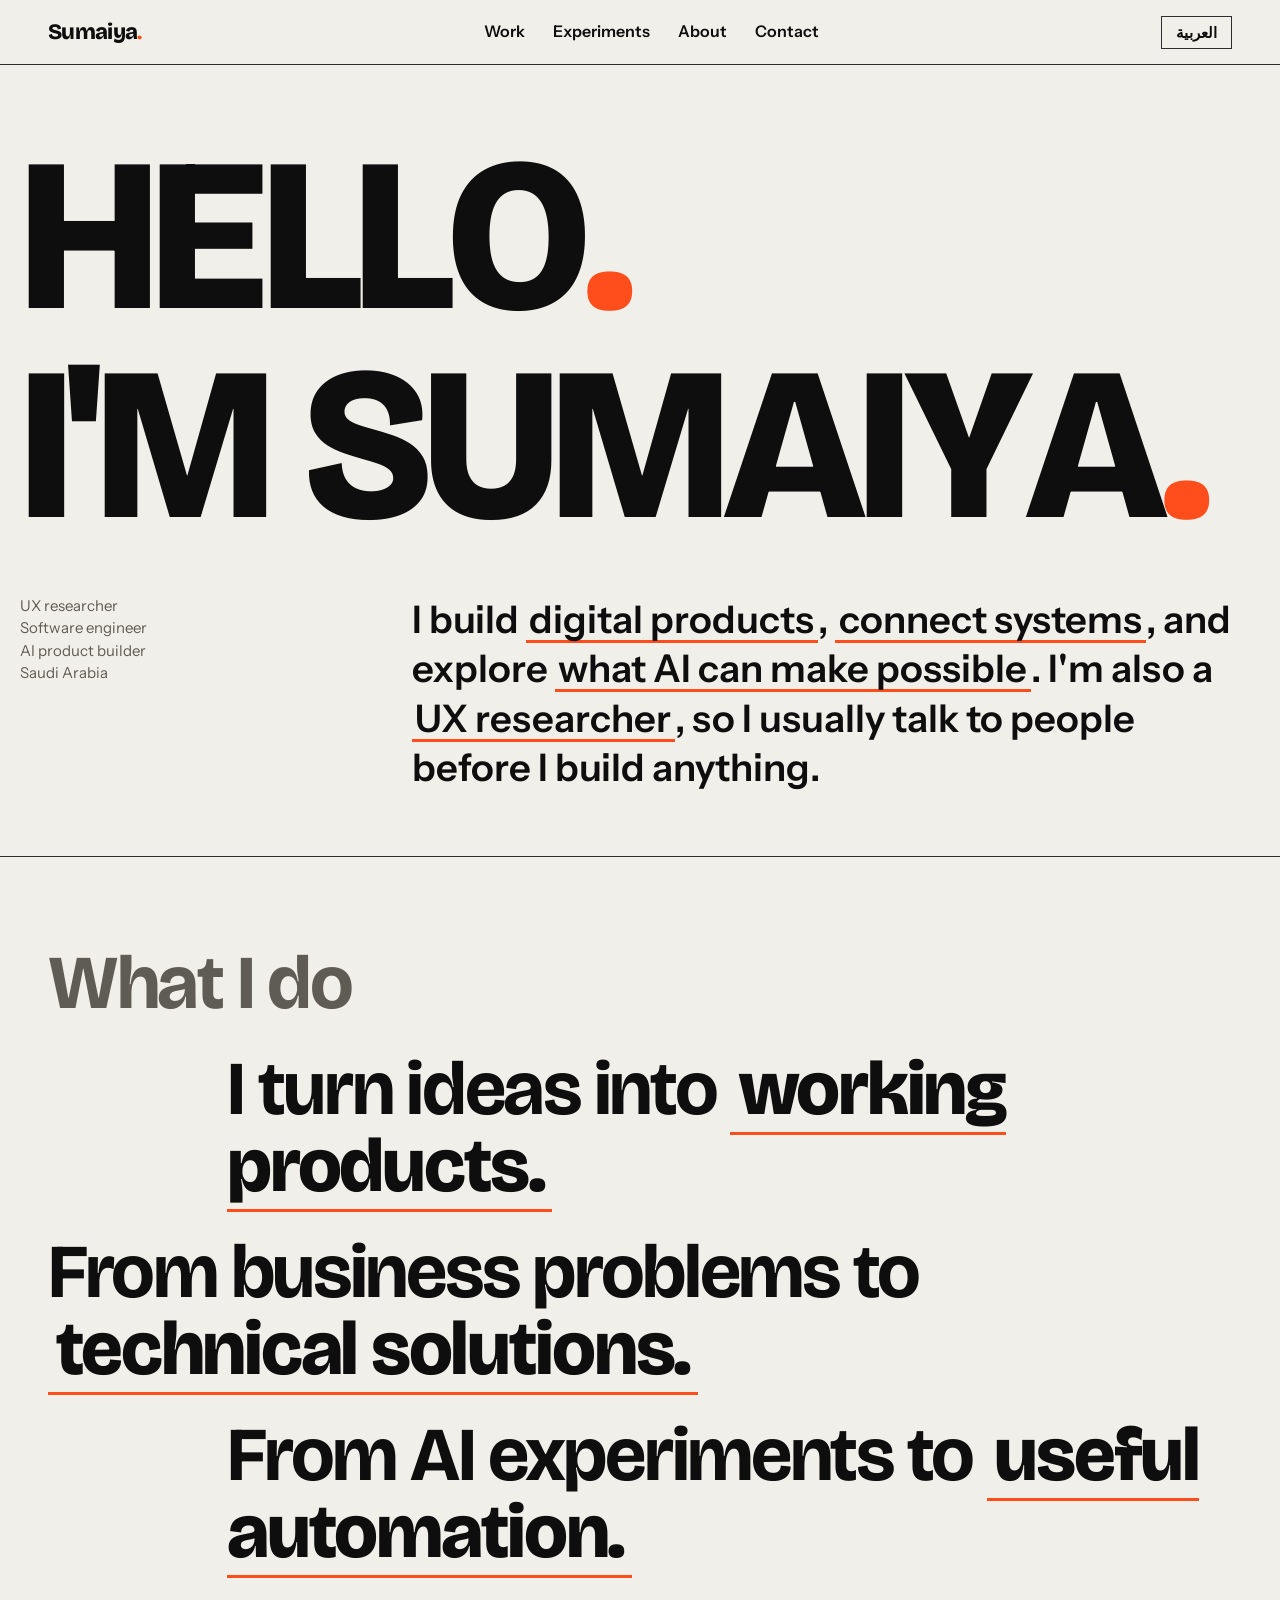
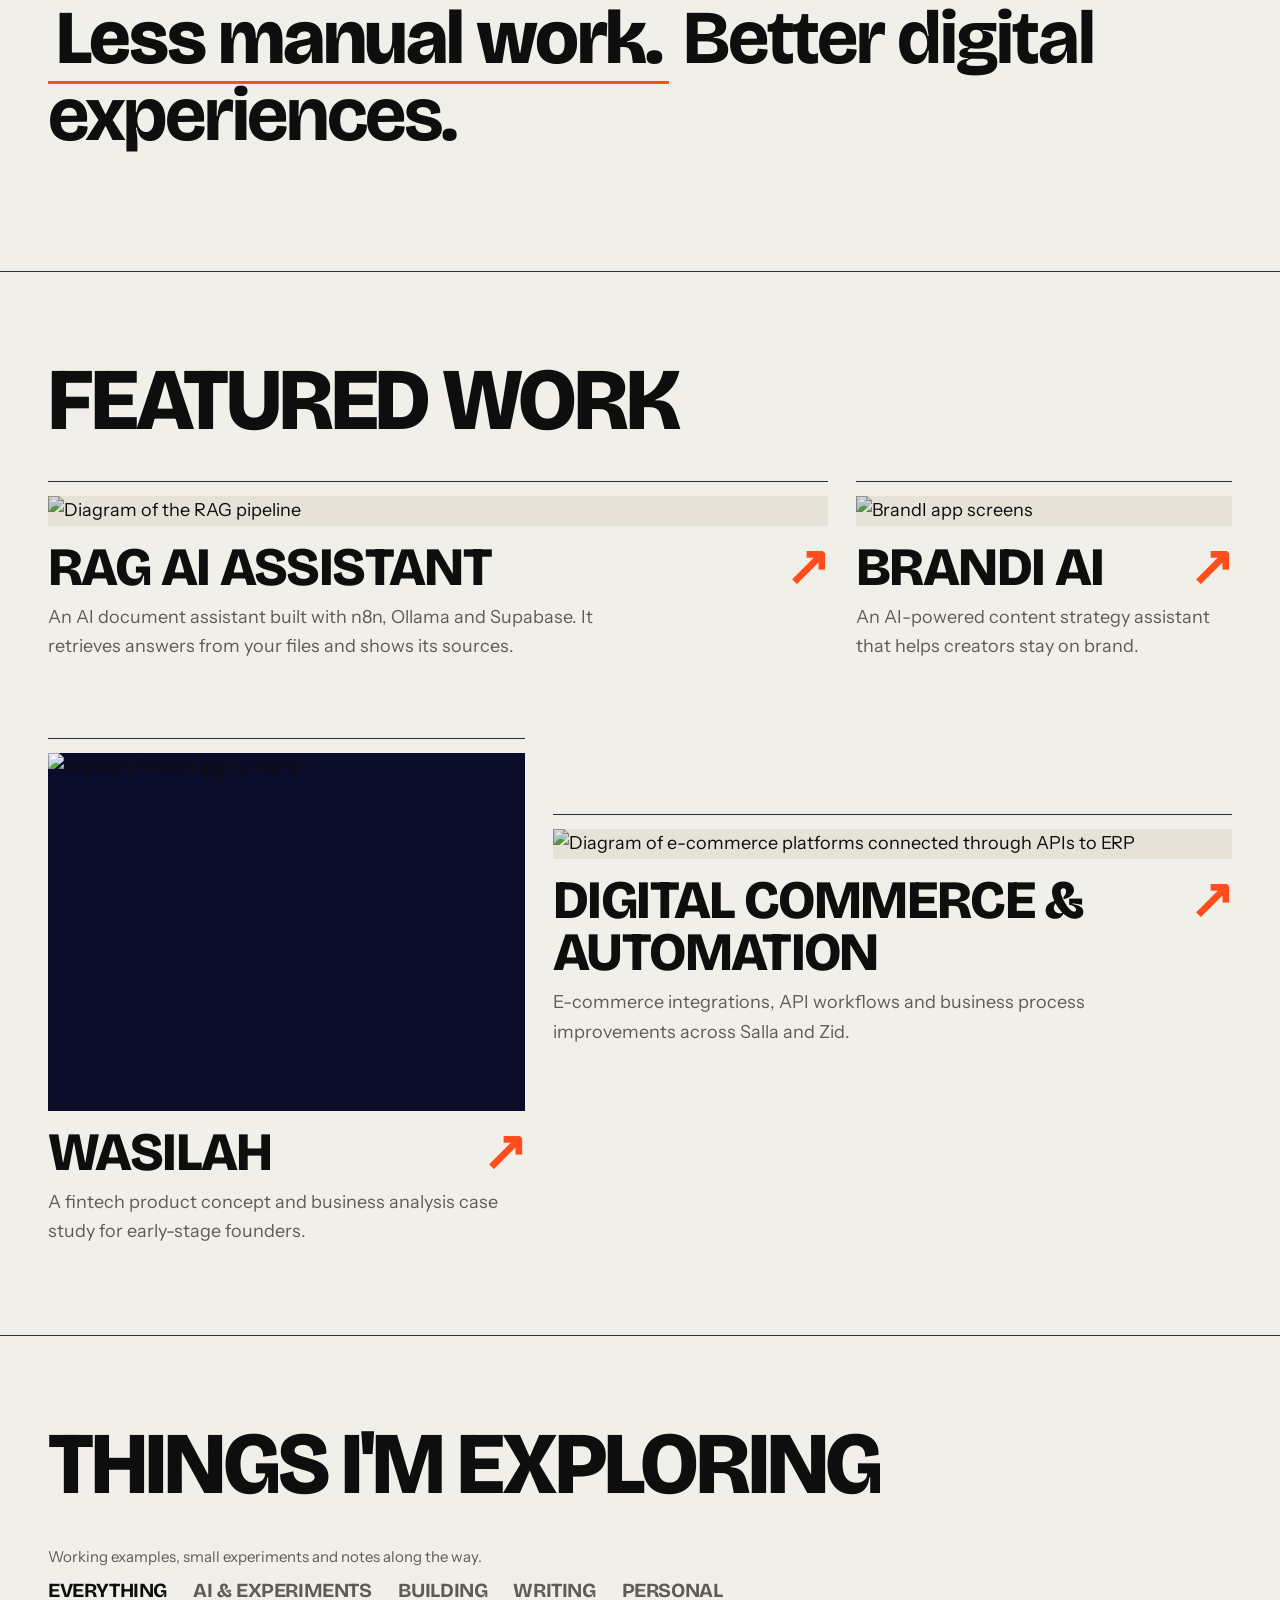
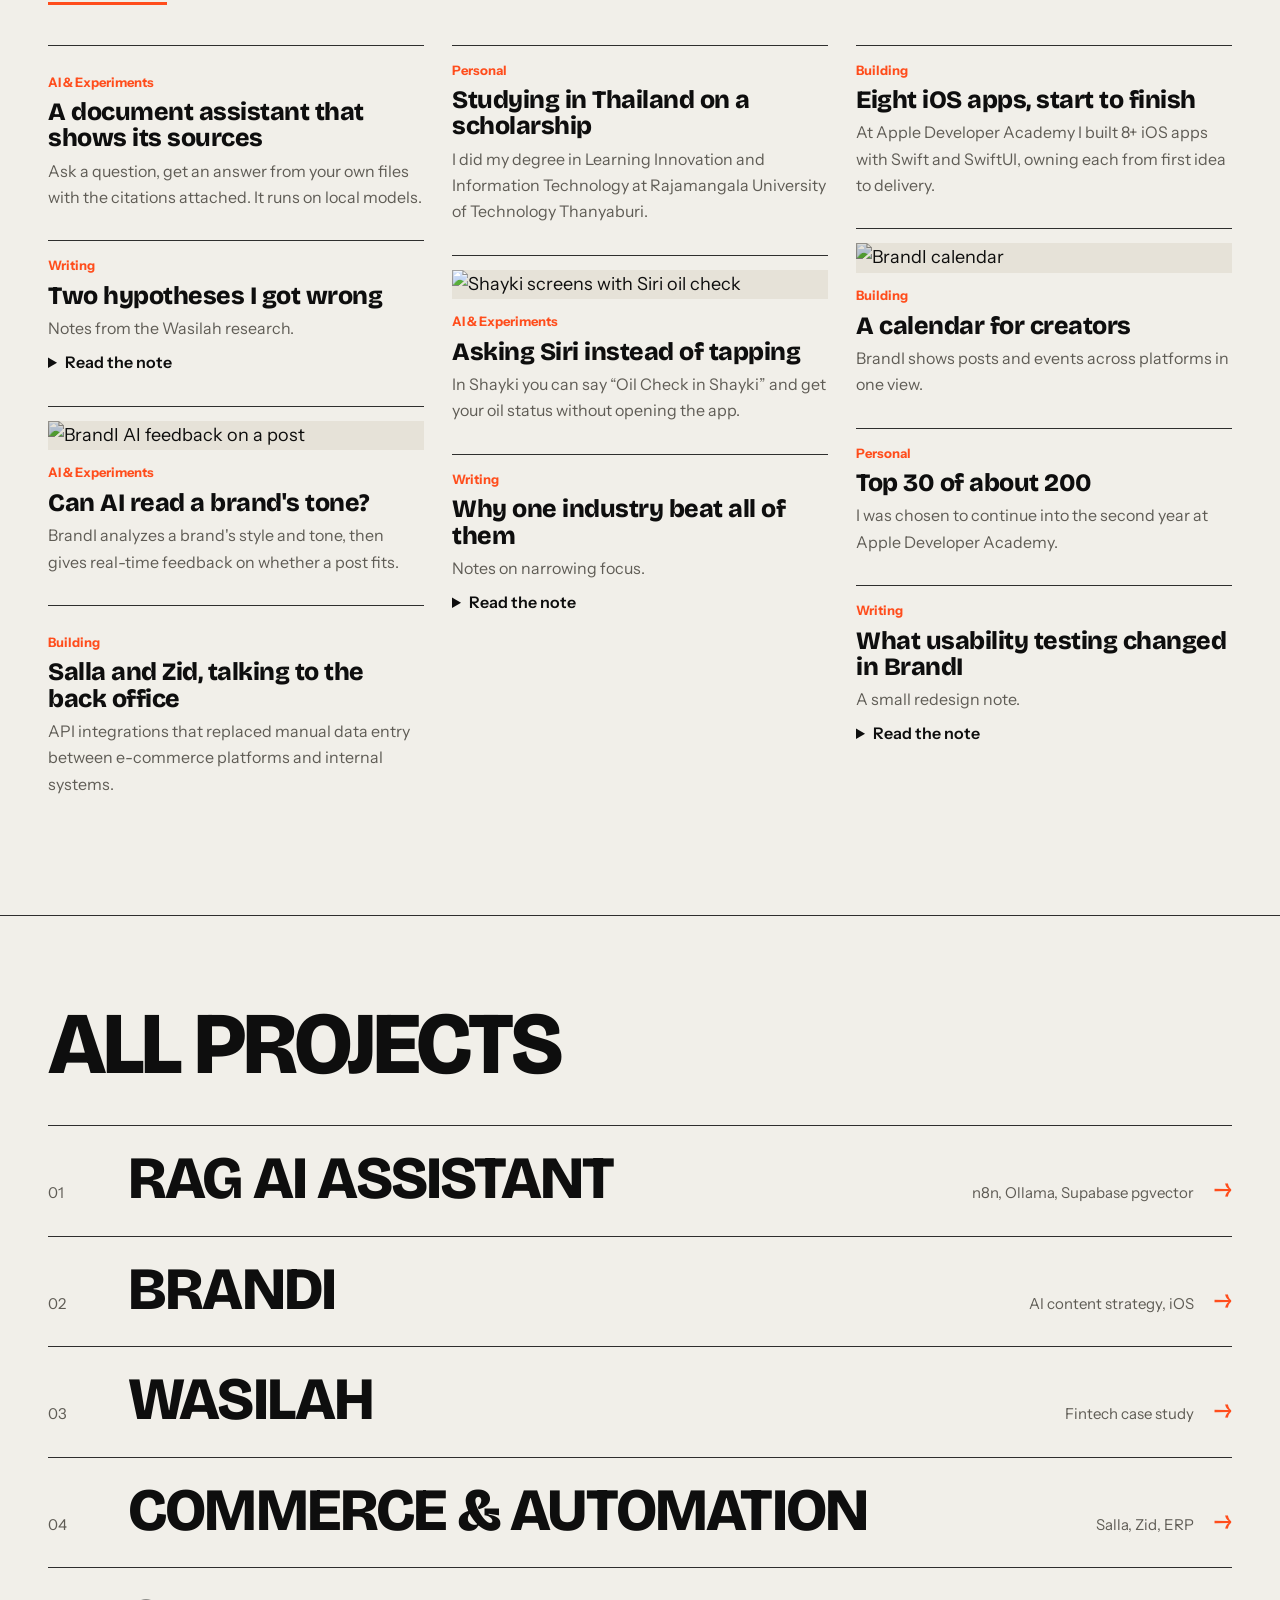
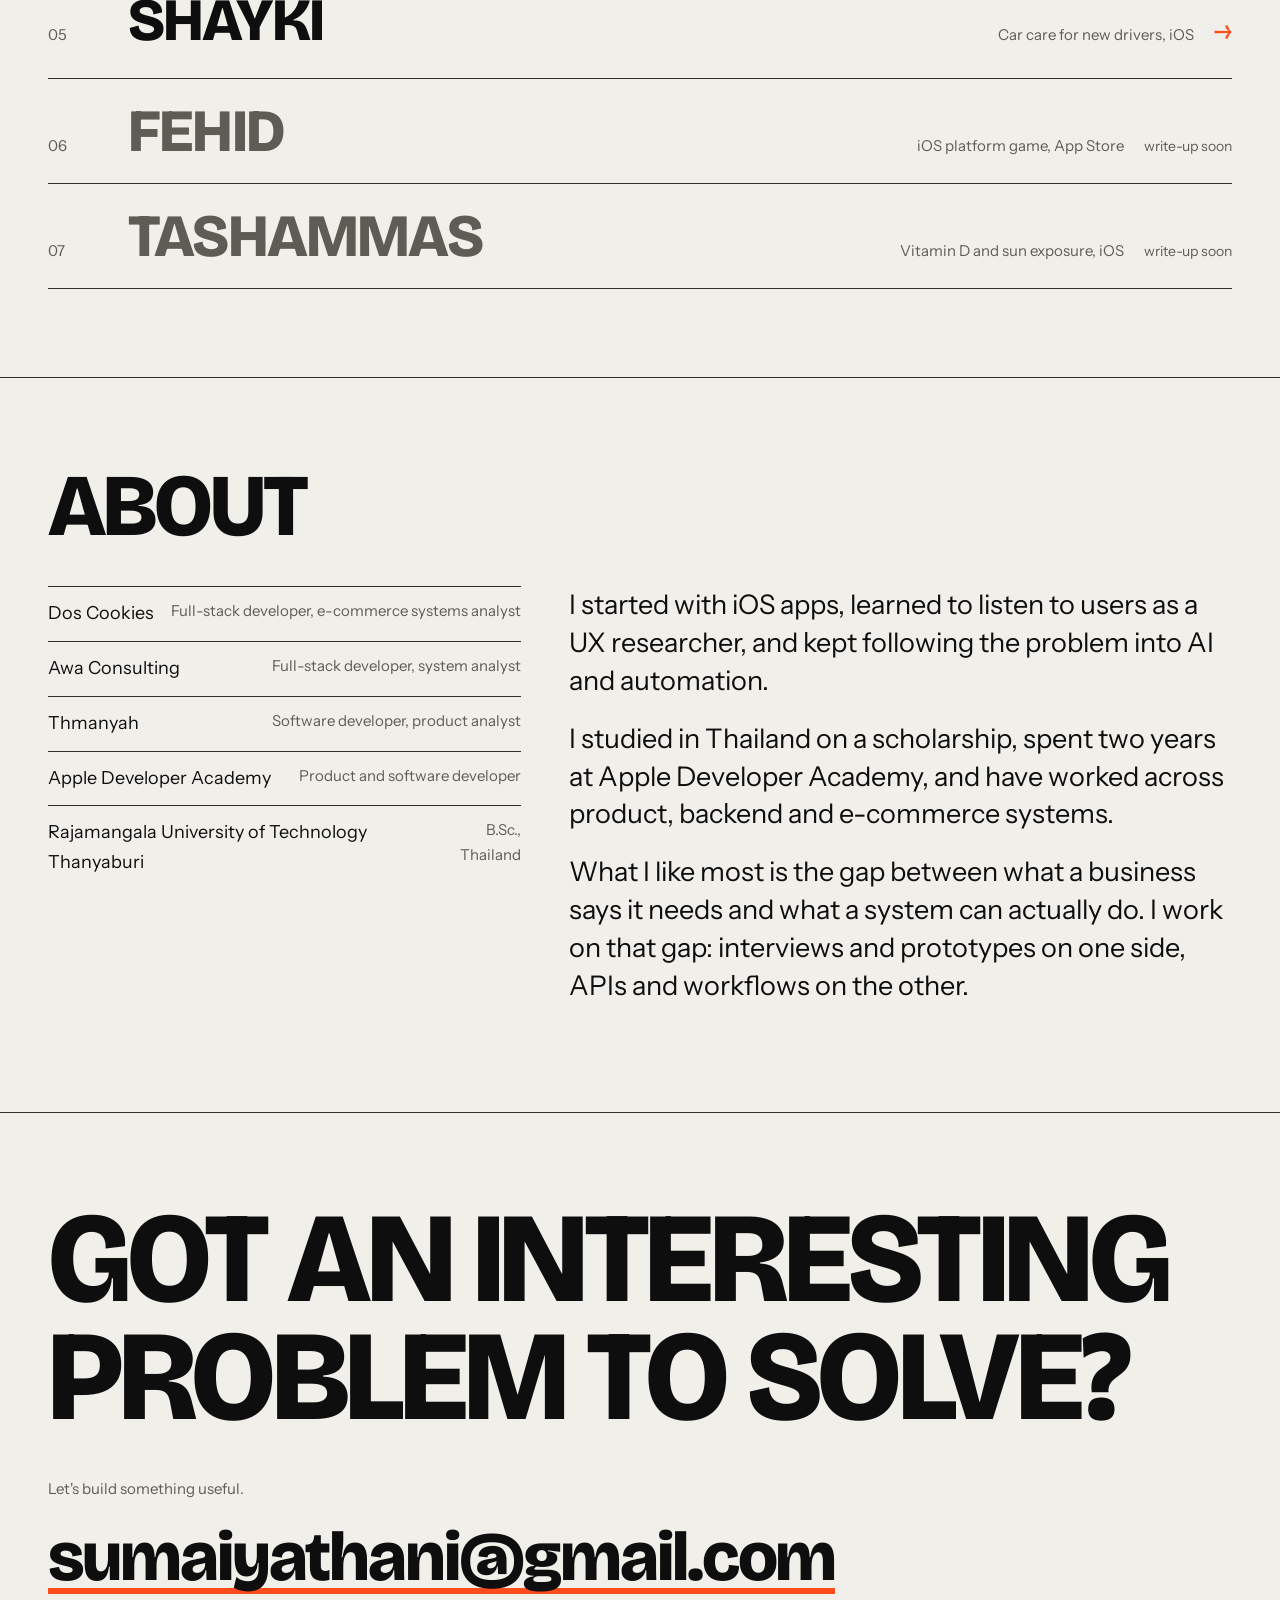
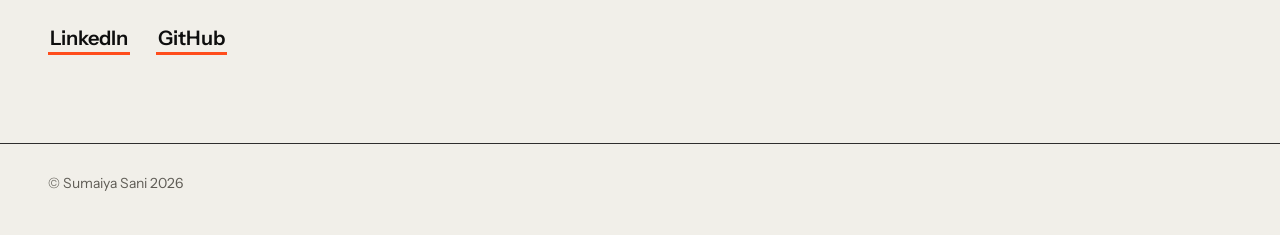
==== index.html @ 0cf7f4a2 "Add files via upload" ====
<!DOCTYPE html>
<html lang="en">
<head>
<meta charset="utf-8">
<meta name="viewport" content="width=device-width, initial-scale=1">
<script>try{if(localStorage.getItem('lang')==='ar'){document.documentElement.lang='ar';document.documentElement.dir='rtl'}}catch(e){}</script>
<title data-ar="سمية ثاني | باحثة تجربة مستخدم، مهندسة برمجيات، وبانية منتجات ذكاء اصطناعي">Sumaiya Sani | UX researcher, software engineer, AI product builder</title>
<meta name="description" content="I build digital products, connect systems, and explore what AI can make possible. UX researcher and software engineer based in Saudi Arabia.">
<meta property="og:type" content="website">
<meta property="og:title" content="Sumaiya Sani | UX researcher, software engineer, AI product builder">
<meta property="og:description" content="I build digital products, connect systems, and explore what AI can make possible.">
<meta property="og:image" content="images/brandi-1.jpg">
<meta name="twitter:card" content="summary_large_image">
<meta name="theme-color" content="#F1EFE9">
<link rel="preconnect" href="https://fonts.googleapis.com">
<link rel="preconnect" href="https://fonts.gstatic.com" crossorigin>
<link href="https://fonts.googleapis.com/css2?family=Bricolage+Grotesque:wght@700;800&family=IBM+Plex+Sans+Arabic:wght@400;600;700&family=Instrument+Sans:wght@400;600;700&display=swap" rel="stylesheet">
<link rel="stylesheet" href="site.css">
<script type="application/ld+json">{"@context":"https://schema.org","@type":"Person","name":"Sumaiya Sani","jobTitle":"UX researcher and software engineer","sameAs":["https://github.com/sumaiya-thani","https://www.linkedin.com/in/sumaiya-sani-4b4b60202/"]}</script>
</head>
<body>
<a class="skip" href="#main" data-ar="انتقل إلى المحتوى">Skip to content</a>
<div id="cur" aria-hidden="true"></div>
<img id="pv" alt="" src="[data-uri]">
<header class="hdr"><div class="wrap">
<a class="logo" href="#top" aria-label="Sumaiya Sani, home">Sumaiya<b>.</b></a>
<nav class="nav" id="nav" aria-label="Main">
<a href="#work" data-ar="أعمالي">Work</a><a href="#experiments" data-ar="تجارب">Experiments</a><a href="#about" data-ar="نبذة">About</a><a href="#contact" data-ar="تواصل">Contact</a>
</nav>
<div class="hr"><button class="lg" type="button" aria-label="Switch language">العربية</button><button class="mb" type="button" aria-expanded="false" aria-controls="nav">Menu</button></div>
</div></header>

<main id="main">
<div class="wrap hero" id="top">
<h1 class="d"><span data-split data-ar="أهلًا.">Hello.</span><span data-split data-ar="أنا سمية.">I'm Sumaiya.</span></h1>
<div class="hg">
<small class="rv" data-ar="باحثة تجربة مستخدم&lt;br&gt;مهندسة برمجيات&lt;br&gt;بانية منتجات ذكاء اصطناعي&lt;br&gt;المملكة العربية السعودية">UX researcher<br>Software engineer<br>AI product builder<br>Saudi Arabia</small>
<p class="rv" style="--dl:.1s" data-ar="أبني &lt;a class=&quot;ph&quot; href=&quot;#work&quot; data-img=&quot;images/brandi-1.jpg&quot;&gt;منتجات رقمية&lt;/a&gt;، وأربط &lt;a class=&quot;ph&quot; href=&quot;project-commerce.html&quot; data-img=&quot;images/commerce-diagram.svg&quot;&gt;الأنظمة&lt;/a&gt; ببعضها، وأستكشف &lt;a class=&quot;ph&quot; href=&quot;project-rag.html&quot; data-img=&quot;images/rag-diagram.svg&quot;&gt;ما يمكن للذكاء الاصطناعي أن يصنعه&lt;/a&gt;. وأعمل أيضًا &lt;a class=&quot;ph&quot; href=&quot;project-wasilaah.html&quot; data-img=&quot;images/wasilaah-1.jpg&quot;&gt;باحثة تجربة مستخدم&lt;/a&gt;، لذلك أتحدث مع الناس غالبًا قبل أن أبني أي شيء.">I build <a class="ph" href="#work" data-img="images/brandi-1.jpg">digital products</a>, <a class="ph" href="project-commerce.html" data-img="images/commerce-diagram.svg">connect systems</a>, and explore <a class="ph" href="project-rag.html" data-img="images/rag-diagram.svg">what AI can make possible</a>. I'm also a <a class="ph" href="project-wasilaah.html" data-img="images/wasilaah-1.jpg">UX researcher</a>, so I usually talk to people before I build anything.</p>
</div>
</div>

<section id="what"><div class="wrap what">
<p class="lab rv" data-ar="ماذا أفعل">What I do</p>
<p class="rv" data-ar="أحوّل الأفكار إلى &lt;a class=&quot;ph&quot; href=&quot;#work&quot;&gt;منتجات تعمل.&lt;/a&gt;">I turn ideas into <a class="ph" href="#work">working products.</a></p>
<p class="rv" data-ar="من مشكلات الأعمال إلى &lt;a class=&quot;ph&quot; href=&quot;project-commerce.html&quot;&gt;حلول تقنية.&lt;/a&gt;">From business problems to <a class="ph" href="project-commerce.html">technical solutions.</a></p>
<p class="rv" data-ar="من تجارب الذكاء الاصطناعي إلى &lt;a class=&quot;ph&quot; href=&quot;project-rag.html&quot;&gt;أتمتة مفيدة.&lt;/a&gt;">From AI experiments to <a class="ph" href="project-rag.html">useful automation.</a></p>
<p class="rv" data-ar="&lt;a class=&quot;ph&quot; href=&quot;project-commerce.html&quot;&gt;عمل يدوي أقل.&lt;/a&gt; وتجارب رقمية أفضل."><a class="ph" href="project-commerce.html">Less manual work.</a> Better digital experiences.</p>
</div></section>

<section id="work"><div class="wrap">
<h2 class="d rv" data-ar="أعمال مختارة">Featured work</h2>
<div class="fg">
<a class="fc f1 rv" href="project-rag.html"><div class="im"><img class="mx" src="images/rag-diagram.svg" alt="Diagram of the RAG pipeline"></div><h3>RAG AI Assistant <i>↗</i></h3><p data-ar="مساعد ذكاء اصطناعي للمستندات مبني بـ n8n وOllama وSupabase. يستخرج الإجابات من ملفاتك ويعرض مصادرها.">An AI document assistant built with n8n, Ollama and Supabase. It retrieves answers from your files and shows its sources.</p></a>
<a class="fc f2 rv" style="--dl:.1s" href="project-brandi.html"><div class="im"><img class="mx" src="images/brandi-1.jpg" alt="BrandI app screens"></div><h3>Brandi AI <i>↗</i></h3><p data-ar="مساعد ذكاء اصطناعي لاستراتيجية المحتوى يساعد صناع المحتوى على البقاء وفيّين لعلامتهم.">An AI-powered content strategy assistant that helps creators stay on brand.</p></a>
<a class="fc f3 rv" href="project-wasilaah.html"><div class="im dk sq"><img src="images/wasilaah-1.jpg" alt="Wasilah fintech app screens"></div><h3>Wasilah <i>↗</i></h3><p data-ar="مفهوم منتج مالي (فنتك) ودراسة حالة في تحليل الأعمال لمؤسسي الشركات الناشئة في مراحلها الأولى.">A fintech product concept and business analysis case study for early-stage founders.</p></a>
<a class="fc f4 rv" style="--dl:.1s" href="project-commerce.html"><div class="im"><img class="mx" src="images/commerce-diagram.svg" alt="Diagram of e-commerce platforms connected through APIs to ERP"></div><h3 data-ar="التجارة الرقمية والأتمتة &lt;i&gt;↖&lt;/i&gt;">Digital Commerce &amp; Automation <i>↗</i></h3><p data-ar="تكاملات التجارة الإلكترونية وسير عمل API وتحسين العمليات عبر سلة وزد.">E-commerce integrations, API workflows and business process improvements across Salla and Zid.</p></a>
</div>
</div></section>

<section id="experiments"><div class="wrap">
<h2 class="d rv" data-ar="أشياء أستكشفها">Things I'm exploring</h2>
<p class="lab rv" data-ar="أمثلة تعمل، وتجارب صغيرة، وملاحظات على الطريق.">Working examples, small experiments and notes along the way.</p>
<div class="fl rv" role="group" aria-label="Filter items">
<button type="button" data-f="all" aria-pressed="true" data-ar="الكل">Everything</button>
<button type="button" data-f="ai" aria-pressed="false" data-ar="ذكاء اصطناعي وتجارب">AI &amp; Experiments</button>
<button type="button" data-f="build" aria-pressed="false" data-ar="بناء">Building</button>
<button type="button" data-f="write" aria-pressed="false" data-ar="كتابة">Writing</button>
<button type="button" data-f="me" aria-pressed="false" data-ar="شخصي">Personal</button>
</div>
<div class="ex">
<article class="it" data-c="ai"><div class="im"><img src="images/rag-diagram.svg" alt="" loading="lazy"></div><div class="tg" data-ar="ذكاء اصطناعي وتجارب">AI &amp; Experiments</div><h3 data-ar="مساعد مستندات يعرض مصادره">A document assistant that shows its sources</h3><p data-ar="اطرح سؤالًا واحصل على إجابة من ملفاتك مع الاستشهادات. يعمل بنماذج محلية.">Ask a question, get an answer from your own files with the citations attached. It runs on local models.</p></article>
<article class="it" data-c="write"><div class="tg" data-ar="كتابة">Writing</div><h3 data-ar="فرضيتان كنت مخطئة فيهما">Two hypotheses I got wrong</h3><p data-ar="ملاحظات من بحث Wasilah.">Notes from the Wasilah research.</p><details><summary data-ar="اقرأ الملاحظة">Read the note</summary><p data-ar="بدأت بسؤال: كيف يهدر أصحاب الأعمال منتجات أقل؟ توقعت أن تتبع مدة الصلاحية يدويًا أمر صعب، وأن المنتجات تتلف حين تُنظَّم بشكل سيئ. المقابلات نفت الاثنين. كان لدى أصحاب الأعمال تنبيهات بالفعل، وتصل المنتجات مصنّفة من المصنع. ما سمعته فعلًا هو تكدّس مخزون سببه ضعف التوقع المالي. هذا حوّل المشروع كله نحو المالية.">I began by asking how business owners could waste fewer products. My guesses: tracking shelf life by hand is hard, and products spoil when poorly organized. The interviews said no to both. Owners already had alerts, and products arrive categorized from the factory. What I did hear was overstocking caused by weak financial forecasting. That moved the whole project toward finance.</p></details></article>
<article class="it" data-c="ai"><div class="im"><img src="images/brandi-ai.jpg" alt="BrandI AI feedback on a post" loading="lazy"></div><div class="tg" data-ar="ذكاء اصطناعي وتجارب">AI &amp; Experiments</div><h3 data-ar="هل يستطيع الذكاء الاصطناعي قراءة نبرة العلامة؟">Can AI read a brand's tone?</h3><p data-ar="يحلل BrandI أسلوب العلامة ونبرتها، ثم يعطي تغذية راجعة فورية عن مدى ملاءمة المنشور.">BrandI analyzes a brand's style and tone, then gives real-time feedback on whether a post fits.</p></article>
<article class="it" data-c="build"><div class="im"><img src="images/commerce-diagram.svg" alt="" loading="lazy"></div><div class="tg" data-ar="بناء">Building</div><h3 data-ar="سلة وزد تتحدثان مع الأنظمة الخلفية">Salla and Zid, talking to the back office</h3><p data-ar="تكاملات API حلّت محل إدخال البيانات اليدوي بين منصات التجارة الإلكترونية والأنظمة الداخلية.">API integrations that replaced manual data entry between e-commerce platforms and internal systems.</p></article>
<article class="it" data-c="me"><div class="tg" data-ar="شخصي">Personal</div><h3 data-ar="دراسة في تايلاند بمنحة">Studying in Thailand on a scholarship</h3><p data-ar="درست Learning Innovation and Information Technology في Rajamangala University of Technology Thanyaburi.">I did my degree in Learning Innovation and Information Technology at Rajamangala University of Technology Thanyaburi.</p></article>
<article class="it" data-c="ai"><div class="im dk"><img src="images/shayki-1.jpg" alt="Shayki screens with Siri oil check" loading="lazy"></div><div class="tg" data-ar="ذكاء اصطناعي وتجارب">AI &amp; Experiments</div><h3 data-ar="أسأل Siri بدل الضغط">Asking Siri instead of tapping</h3><p data-ar="في Shayki يمكنك قول «Oil Check in Shayki» لتعرف حالة الزيت دون فتح التطبيق.">In Shayki you can say “Oil Check in Shayki” and get your oil status without opening the app.</p></article>
<article class="it" data-c="write"><div class="tg" data-ar="كتابة">Writing</div><h3 data-ar="لماذا تفوّق قطاع واحد على الجميع">Why one industry beat all of them</h3><p data-ar="ملاحظات عن تضييق التركيز.">Notes on narrowing focus.</p><details><summary data-ar="اقرأ الملاحظة">Read the note</summary><p data-ar="أدوات مثل Daftra وQoyod تخدم أنواعًا كثيرة من الأعمال، وهذا الاتساع يُرهق الفرق الصغيرة جدًا. أما سلة فتركز على المتاجر الإلكترونية ولقيت تقييمًا إيجابيًا في المقابلات. الدرس: التخصيص لقطاع واحد. لذلك ضيّق Wasilah تركيزه إلى الشركات التقنية الناشئة.">Tools like Daftra and Qoyod serve many kinds of businesses, and that breadth overwhelms very small teams. Salla focuses on online stores and earned positive feedback in interviews. The lesson: tailor to one industry. So Wasilah narrowed to tech startups.</p></details></article>
<article class="it" data-c="build"><div class="tg" data-ar="بناء">Building</div><h3 data-ar="ثمانية تطبيقات iOS من البداية إلى النهاية">Eight iOS apps, start to finish</h3><p data-ar="في Apple Developer Academy بنيت أكثر من 8 تطبيقات iOS باستخدام Swift وSwiftUI، وتولّيت كل واحد من الفكرة الأولى إلى التسليم.">At Apple Developer Academy I built 8+ iOS apps with Swift and SwiftUI, owning each from first idea to delivery.</p></article>
<article class="it" data-c="build"><div class="im"><img src="images/brandi-calendar.jpg" alt="BrandI calendar" loading="lazy"></div><div class="tg" data-ar="بناء">Building</div><h3 data-ar="تقويم لصناع المحتوى">A calendar for creators</h3><p data-ar="يعرض BrandI المنشورات والفعاليات عبر المنصات في عرض واحد.">BrandI shows posts and events across platforms in one view.</p></article>
<article class="it" data-c="me"><div class="tg" data-ar="شخصي">Personal</div><h3 data-ar="من أفضل 30 بين نحو 200">Top 30 of about 200</h3><p data-ar="تم اختياري للاستمرار في العام الثاني في Apple Developer Academy.">I was chosen to continue into the second year at Apple Developer Academy.</p></article>
<article class="it" data-c="write"><div class="tg" data-ar="كتابة">Writing</div><h3 data-ar="ما الذي غيّره اختبار قابلية الاستخدام في BrandI">What usability testing changed in BrandI</h3><p data-ar="ملاحظة عن إعادة تصميم صغيرة.">A small redesign note.</p><details><summary data-ar="اقرأ الملاحظة">Read the note</summary><p data-ar="أظهر الاختبار أن شاشة Agenda يصعب تصفحها. حسّنا تباين الألوان، وبسّطنا عرض المحتوى، وجمعنا المنشورات والفعاليات حسب التاريخ بدل عرض بطاقة واحدة في كل مرة.">Testing showed the Agenda screen was hard to scan. We improved color contrast, simplified how content is displayed, and grouped posts and events by date instead of showing one card at a time.</p></details></article>
</div>
<p class="empty" role="status" data-ar="لا شيء هنا بعد.">Nothing here yet.</p>
</div></section>

<section id="projects"><div class="wrap">
<h2 class="d rv" data-ar="كل المشاريع">All projects</h2>
<div class="rv">
<a class="row" href="project-rag.html" data-img="images/rag-diagram.svg"><span class="n">01</span><span class="tt">RAG AI Assistant</span><span class="ds" data-ar="n8n وOllama وSupabase pgvector">n8n, Ollama, Supabase pgvector</span><span class="ar" data-ar="←">→</span></a>
<a class="row" href="project-brandi.html" data-img="images/brandi-1.jpg"><span class="n">02</span><span class="tt">BrandI</span><span class="ds" data-ar="استراتيجية محتوى بالذكاء الاصطناعي، iOS">AI content strategy, iOS</span><span class="ar" data-ar="←">→</span></a>
<a class="row" href="project-wasilaah.html" data-img="images/wasilaah-1.jpg"><span class="n">03</span><span class="tt">Wasilah</span><span class="ds" data-ar="دراسة حالة في الفنتك">Fintech case study</span><span class="ar" data-ar="←">→</span></a>
<a class="row" href="project-commerce.html" data-img="images/commerce-diagram.svg"><span class="n">04</span><span class="tt" data-ar="التجارة والأتمتة">Commerce &amp; Automation</span><span class="ds" data-ar="سلة وزد وERP">Salla, Zid, ERP</span><span class="ar" data-ar="←">→</span></a>
<a class="row" href="project-shayki.html" data-img="images/shayki-1.jpg"><span class="n">05</span><span class="tt">Shayki</span><span class="ds" data-ar="العناية بالسيارة للسائقات الجدد، iOS">Car care for new drivers, iOS</span><span class="ar" data-ar="←">→</span></a>
<div class="row off"><span class="n">06</span><span class="tt">Fehid</span><span class="ds" data-ar="لعبة منصات iOS على App Store">iOS platform game, App Store</span><span class="ar" data-ar="التفاصيل قريبًا">write-up soon</span></div>
<div class="row off"><span class="n">07</span><span class="tt">Tashammas</span><span class="ds" data-ar="فيتامين د والتعرض للشمس، iOS">Vitamin D and sun exposure, iOS</span><span class="ar" data-ar="التفاصيل قريبًا">write-up soon</span></div>
</div>
</div></section>

<section id="about"><div class="wrap">
<h2 class="d rv" data-ar="نبذة">About</h2>
<div class="ab">
<ul class="rv">
<li data-ar="Dos Cookies &lt;span&gt;مطورة Full-Stack ومحللة أنظمة تجارة إلكترونية&lt;/span&gt;">Dos Cookies <span>Full-stack developer, e-commerce systems analyst</span></li>
<li data-ar="Awa Consulting &lt;span&gt;مطورة Full-Stack ومحللة أنظمة&lt;/span&gt;">Awa Consulting <span>Full-stack developer, system analyst</span></li>
<li data-ar="Thmanyah &lt;span&gt;مطورة برمجيات ومحللة منتج&lt;/span&gt;">Thmanyah <span>Software developer, product analyst</span></li>
<li data-ar="Apple Developer Academy &lt;span&gt;مطورة منتجات وبرمجيات&lt;/span&gt;">Apple Developer Academy <span>Product and software developer</span></li>
<li data-ar="Rajamangala University of Technology Thanyaburi &lt;span&gt;بكالوريوس علوم، تايلاند&lt;/span&gt;">Rajamangala University of Technology Thanyaburi <span>B.Sc., Thailand</span></li>
</ul>
<div class="rv" style="--dl:.1s">
<p data-ar="بدأت بتطبيقات iOS، وتعلمت الإصغاء للمستخدمين بصفتي باحثة تجربة مستخدم، وواصلت متابعة المشكلة إلى الذكاء الاصطناعي والأتمتة.">I started with iOS apps, learned to listen to users as a UX researcher, and kept following the problem into AI and automation.</p>
<p data-ar="درست في تايلاند بمنحة دراسية، وقضيت عامين في Apple Developer Academy، وعملت في المنتج والأنظمة الخلفية وأنظمة التجارة الإلكترونية.">I studied in Thailand on a scholarship, spent two years at Apple Developer Academy, and have worked across product, backend and e-commerce systems.</p>
<p data-ar="ما أحبه أكثر هو الفجوة بين ما تقول الشركة إنها تحتاجه وما يستطيع النظام فعله فعلًا. أعمل على هذه الفجوة: مقابلات ونماذج أولية من جهة، وواجهات API وسير عمل من الجهة الأخرى.">What I like most is the gap between what a business says it needs and what a system can actually do. I work on that gap: interviews and prototypes on one side, APIs and workflows on the other.</p>
</div>
</div>
</div></section>

<section id="contact" class="ct"><div class="wrap">
<h2 class="d rv" data-ar="عندك مشكلة مثيرة تحتاج حلًا؟">Got an interesting problem to solve?</h2>
<p class="lab rv" data-ar="لنبنِ شيئًا مفيدًا.">Let's build something useful.</p>
<a class="mail rv" href="mailto:sumaiyathani@gmail.com">sumaiyathani@gmail.com</a>
<div class="soc rv"><a class="ph" href="https://www.linkedin.com/in/sumaiya-sani-4b4b60202/">LinkedIn</a><a class="ph" href="https://github.com/sumaiya-thani">GitHub</a></div>
</div></section>
</main>
<footer><div class="wrap"><span data-ar="© سمية ثاني">&copy; Sumaiya Sani</span> <span id="y"></span></div></footer>
<script src="site.js"></script>
</body>
</html>
---- site.css ----
@view-transition{navigation:auto}
:root{--bg:#F1EFE9;--ink:#0E0E0E;--mute:#5F5C55;--ln:rgba(14,14,14,.85);--soft:#E6E2D8;--ac:#FF4D1C;--d:"Bricolage Grotesque","Helvetica Neue",Arial,sans-serif;--b:"Instrument Sans","Helvetica Neue",Arial,sans-serif}
*{box-sizing:border-box}
html{scroll-behavior:smooth;scroll-padding-top:80px}
body{margin:0;background:var(--bg);color:var(--ink);font:400 18px/1.65 var(--b);overflow-x:hidden}
img,svg{max-width:100%;display:block}
a{color:inherit}
:focus-visible{outline:3px solid var(--ac);outline-offset:3px}
.skip{position:absolute;left:-999px;top:8px;background:var(--ink);color:var(--bg);padding:8px 14px;z-index:100}
.skip:focus{left:8px}
.wrap{max-width:1240px;margin:0 auto;padding:0 28px}
.d{font-family:var(--d);font-weight:800;text-transform:uppercase;letter-spacing:-.035em;line-height:.92}
/* header */
.hdr{position:sticky;top:0;z-index:40;background:var(--bg);border-bottom:1px solid var(--ln)}
.hdr .wrap{display:flex;justify-content:space-between;align-items:center;height:64px}
.logo{font:800 22px var(--d);text-decoration:none;letter-spacing:-.03em}
.logo b{color:var(--ac)}
.nav{display:flex;gap:28px}
.nav a{text-decoration:none;font-weight:600;font-size:16px;background:linear-gradient(var(--ac),var(--ac)) 0 100%/0 2px no-repeat;transition:background-size .25s;padding-bottom:2px}
.nav a:hover,.nav a[aria-current]{background-size:100% 2px}
.hr{display:flex;gap:8px}
.lg{font:600 15px var(--b);background:none;border:1px solid var(--ln);padding:6px 14px;cursor:pointer;color:var(--ink)}
.lg:hover,.mb:hover{background:var(--ink);color:var(--bg)}
.mb{display:none;font:600 15px var(--b);background:none;border:1px solid var(--ln);padding:6px 14px;cursor:pointer;color:var(--ink)}
@media (max-width:760px){.mb{display:block}.nav{position:fixed;inset:64px 0 0 0;background:var(--bg);flex-direction:column;gap:0;padding:12px 28px;transform:translateY(-120%);transition:transform .35s;visibility:hidden}.nav.open{transform:none;visibility:visible}.nav a{font:800 44px/1.3 var(--d);text-transform:uppercase;border-bottom:1px solid var(--ln);padding:14px 0;background:none}}
/* inline phrases */
.ph{text-decoration:none;font-weight:600;background:linear-gradient(var(--ac),var(--ac)) 0 100%/100% 3px no-repeat;transition:background-size .25s,color .25s;padding:0 .1em}
.ph:hover,.ph:focus-visible{background-size:100% 100%;color:#fff}
/* hero */
.hero{padding:72px 0 64px}
.hero h1{font-size:clamp(64px,17vw,230px);margin:0 0 40px}
.hero h1>span{display:block;overflow:hidden;padding-bottom:.04em}
.hero h1 .c{display:inline-block;transition:transform .25s cubic-bezier(.3,1.6,.5,1)}
.hero h1 .c:hover{transform:translateY(-.08em) rotate(-4deg);color:var(--ac)}
.hero h1 em{font-style:normal;color:var(--ac)}
.hg{display:grid;grid-template-columns:3fr 7fr;gap:28px}
.hg small{font-size:15px;color:var(--mute);line-height:1.5}
.hg p{font:600 clamp(22px,3.4vw,38px)/1.3 var(--b);margin:0;max-width:26em}
/* sections */
section{border-top:1px solid var(--ln);padding:88px 0}
h2{font-size:clamp(38px,7vw,88px);margin:0 0 40px}
.lab{font-size:15px;color:var(--mute);margin:0 0 8px}
.what p{font:700 clamp(30px,6.2vw,76px)/1.02 var(--d);letter-spacing:-.03em;margin:0 0 28px;max-width:16em}
.what p:nth-child(even){margin-inline-start:clamp(0px,14vw,200px)}
.what .ph{font-weight:800}
/* featured */
.fg{display:grid;grid-template-columns:repeat(12,1fr);gap:56px 28px}
.fc{display:block;text-decoration:none;border-top:1px solid var(--ln);padding-top:14px}
.fc .im{background:var(--soft);overflow:hidden;margin-bottom:16px}
.fc .im img{width:100%;transition:transform .7s cubic-bezier(.2,.7,.3,1)}
.fc .im img.mx{mix-blend-mode:multiply}
.fc:hover .im img{transform:scale(1.05)}
.fc h3{font:800 clamp(30px,4.4vw,54px)/.98 var(--d);text-transform:uppercase;letter-spacing:-.03em;margin:0 0 8px;display:flex;justify-content:space-between;gap:12px}
.fc h3 i{font-style:normal;color:var(--ac);transition:transform .3s}
.fc:hover h3 i{transform:translate(6px,-6px)}
.fc p{margin:0;color:var(--mute);max-width:34em}
.f1{grid-column:1/9}.f2{grid-column:9/13;align-self:end}.f3{grid-column:1/6;margin-top:20px}.f4{grid-column:6/13;margin-top:96px}
.fc .im.dk{background:#0b0c2a}
.fc .im.sq img{aspect-ratio:4/3;object-fit:cover;object-position:top}
@media (max-width:860px){.f1,.f2,.f3,.f4{grid-column:1/-1;margin-top:0}}
/* explore */
.fl{display:flex;flex-wrap:wrap;gap:8px 26px;margin:0 0 40px}
.fl button{font:700 20px var(--d);text-transform:uppercase;letter-spacing:-.02em;background:linear-gradient(var(--ac),var(--ac)) 0 100%/0 3px no-repeat;border:0;padding:0 0 3px;cursor:pointer;color:var(--mute);transition:background-size .25s,color .25s}
.fl button:hover{color:var(--ink)}
.fl button[aria-pressed=true]{color:var(--ink);background-size:100% 3px}
.ex{columns:3 280px;column-gap:28px}
.it{break-inside:avoid;border-top:1px solid var(--ln);padding:14px 0 30px;animation:in .5s ease both}
.it[hidden]{display:none}
@keyframes in{from{opacity:0;transform:translateY(14px)}}
.it .im{background:var(--soft);margin-bottom:12px}
.it .im img{width:100%;mix-blend-mode:multiply}
.it .im.dk img{mix-blend-mode:normal}
.it h3{font:800 25px/1.05 var(--d);letter-spacing:-.02em;margin:0 0 6px}
.it p{margin:0;color:var(--mute);font-size:16px}
.it .tg{font-size:13px;color:var(--ac);font-weight:700;margin-bottom:6px}
.it details summary{cursor:pointer;color:var(--ink);font-weight:600;margin-top:8px;font-size:16px}
.it details p{margin-top:8px;color:var(--ink)}
.empty{display:none;color:var(--mute)}
/* all projects */
.row{display:grid;grid-template-columns:60px 1fr auto auto;gap:20px;align-items:baseline;padding:22px 0;border-top:1px solid var(--ln);text-decoration:none;transition:padding .3s}
.row:last-child{border-bottom:1px solid var(--ln)}
.row .n{color:var(--mute);font-size:15px}
.row .tt{font:800 clamp(28px,5vw,60px)/1 var(--d);text-transform:uppercase;letter-spacing:-.03em;transition:transform .3s,color .3s}
.row .ds{color:var(--mute);font-size:15px;max-width:20em}
.row .ar{color:var(--ac);font-size:30px;font-family:var(--d)}
a.row:hover .tt{transform:translateX(12px);color:var(--ac)}
.row.off .tt{color:var(--mute)}
.row.off .ar{color:var(--mute);font:400 14px var(--b)}
@media (max-width:760px){.row{grid-template-columns:36px 1fr auto}.row .ds{display:none}}
/* about */
.ab{display:grid;grid-template-columns:5fr 7fr;gap:48px}
.ab p{margin:0 0 20px;font-size:clamp(20px,2.4vw,27px);line-height:1.4}
.ab ul{list-style:none;margin:0;padding:0}
.ab li{padding:12px 0;border-top:1px solid var(--ln);display:flex;justify-content:space-between;gap:16px}
.ab li span{color:var(--mute);font-size:15px;text-align:end}
@media (max-width:860px){.ab{grid-template-columns:1fr}}
/* contact */
.ct h2{font-size:clamp(44px,10vw,150px)}
.ct .mail{direction:ltr;display:inline-block;font:800 clamp(26px,5.4vw,72px)/1.05 var(--d);letter-spacing:-.03em;text-decoration:none;margin:12px 0 28px;word-break:break-all;background:linear-gradient(var(--ac),var(--ac)) 0 100%/100% 6px no-repeat;transition:background-size .3s,color .3s}
.ct .mail:hover{background-size:100% 100%;color:#fff}
.soc{display:flex;gap:26px;flex-wrap:wrap;font-weight:700;font-size:20px}
footer{padding:28px 0 40px;border-top:1px solid var(--ln);color:var(--mute);font-size:14px}
/* cursor + preview */
#cur{position:fixed;left:0;top:0;width:14px;height:14px;margin:-7px 0 0 -7px;border-radius:50%;background:var(--ac);pointer-events:none;z-index:90;opacity:0;transition:width .2s,height .2s,margin .2s,opacity .2s}
#cur.on{opacity:1}
#cur.big{width:56px;height:56px;margin:-28px 0 0 -28px;opacity:.25}
#pv{position:fixed;left:0;top:0;width:300px;pointer-events:none;z-index:60;opacity:0;transition:opacity .2s;background:var(--soft);border:1px solid var(--ln)}
#pv.on{opacity:1}
@media (hover:none),(pointer:coarse){#cur,#pv{display:none}}
/* reveal */
.rv{opacity:0;transform:translateY(32px);transition:opacity .8s ease,transform .8s cubic-bezier(.2,.7,.3,1);transition-delay:var(--dl,0s)}
.rv.in{opacity:1;transform:none}
/* project detail */
.ph1{padding:56px 0 32px}
.ph1 .bk{font-weight:600;text-decoration:none;color:var(--mute)}
.ph1 h1{font-size:clamp(52px,12vw,170px);margin:20px 0 20px}
.ph1 .one{font:600 clamp(22px,3vw,34px)/1.3 var(--b);max-width:28em;margin:0 0 32px}
.meta{display:grid;grid-template-columns:repeat(auto-fit,minmax(200px,1fr));gap:0;border-top:1px solid var(--ln)}
.meta div{padding:14px 0;padding-inline-end:20px}
.meta dt{font-size:14px;color:var(--mute)}
.meta dd{margin:2px 0 0;font-weight:600}
.hi{background:var(--soft);margin:16px 0 0;border-top:1px solid var(--ln)}
.hi img{width:100%;max-height:560px;object-fit:contain;margin:0 auto;mix-blend-mode:multiply}
.hi.dk{background:#0b0c2a}.hi.dk img{mix-blend-mode:normal}
.sc{display:grid;grid-template-columns:3fr 8fr;gap:32px;padding:56px 0;border-top:1px solid var(--ln)}
.sc h2{font-size:clamp(26px,3.4vw,40px);margin:0;letter-spacing:-.03em;line-height:1}
.sc .tx p{margin:0 0 18px;max-width:40em}
.sc .tx ul{margin:0 0 18px;padding-inline-start:20px;max-width:40em}
.sc .tx li{margin-bottom:8px}
.sc .tx h3{font:800 20px var(--d);margin:24px 0 6px}
.shots{display:grid;grid-template-columns:repeat(auto-fit,minmax(220px,1fr));gap:20px}
.shots figure{margin:0}
.shots img{background:#fff;border:1px solid var(--ln);width:100%;cursor:zoom-in}
.shots figcaption{font-size:14px;color:var(--mute);margin-top:6px}
.emp{border:1px dashed var(--ln);padding:20px;color:var(--mute)}
.tl{display:flex;flex-wrap:wrap;gap:8px;list-style:none;padding:0;margin:0 0 18px}
.tl li{border:1px solid var(--ln);padding:2px 14px;font-weight:600;font-size:15px}
.big3{display:grid;grid-template-columns:repeat(auto-fit,minmax(150px,1fr));gap:18px;margin:8px 0 22px}
.big3 b{display:block;font:800 clamp(44px,6vw,72px)/1 var(--d);color:var(--ac)}
.big3 span{font-size:15px;color:var(--mute);line-height:1.4;display:block}
.nxt{display:block;padding:64px 0;border-top:1px solid var(--ln);text-decoration:none}
.nxt small{color:var(--mute)}
.nxt b{display:block;font:800 clamp(40px,9vw,120px)/1 var(--d);text-transform:uppercase;letter-spacing:-.035em;transition:transform .3s,color .3s}
.nxt:hover b{transform:translateX(16px);color:var(--ac)}
#lb{border:0;padding:0;background:transparent;max-width:94vw;max-height:94vh}
#lb::backdrop{background:rgba(14,14,14,.85)}
#lb img{max-width:94vw;max-height:90vh;background:#fff}
@media (max-width:860px){.sc{grid-template-columns:1fr;gap:16px}.hg{grid-template-columns:1fr}}
@media (prefers-reduced-motion:reduce){html{scroll-behavior:auto}*{animation:none!important;transition:none!important}.rv{opacity:1;transform:none}#cur{display:none}}

/* Arabic / RTL */
html[lang=ar]{--d:"IBM Plex Sans Arabic","Bricolage Grotesque",sans-serif;--b:"IBM Plex Sans Arabic","Instrument Sans",sans-serif}
html[lang=ar] *{text-transform:none!important;letter-spacing:0!important}
html[lang=ar] h1,html[lang=ar] h2,html[lang=ar] .fc h3,html[lang=ar] .row .tt,html[lang=ar] .nxt b,html[lang=ar] .what p,html[lang=ar] .it h3,html[lang=ar] .sc h2,html[lang=ar] .big3 b,html[lang=ar] .fl button{line-height:1.3}
html[lang=ar] .ct .mail{line-height:1.2}
html[lang=ar] .hero h1{font-size:clamp(56px,14vw,190px)}
[dir=rtl] .fc:hover h3 i{transform:translate(-6px,-6px)}
[dir=rtl] a.row:hover .tt{transform:translateX(-12px)}
[dir=rtl] .nxt:hover b{transform:translateX(-16px)}
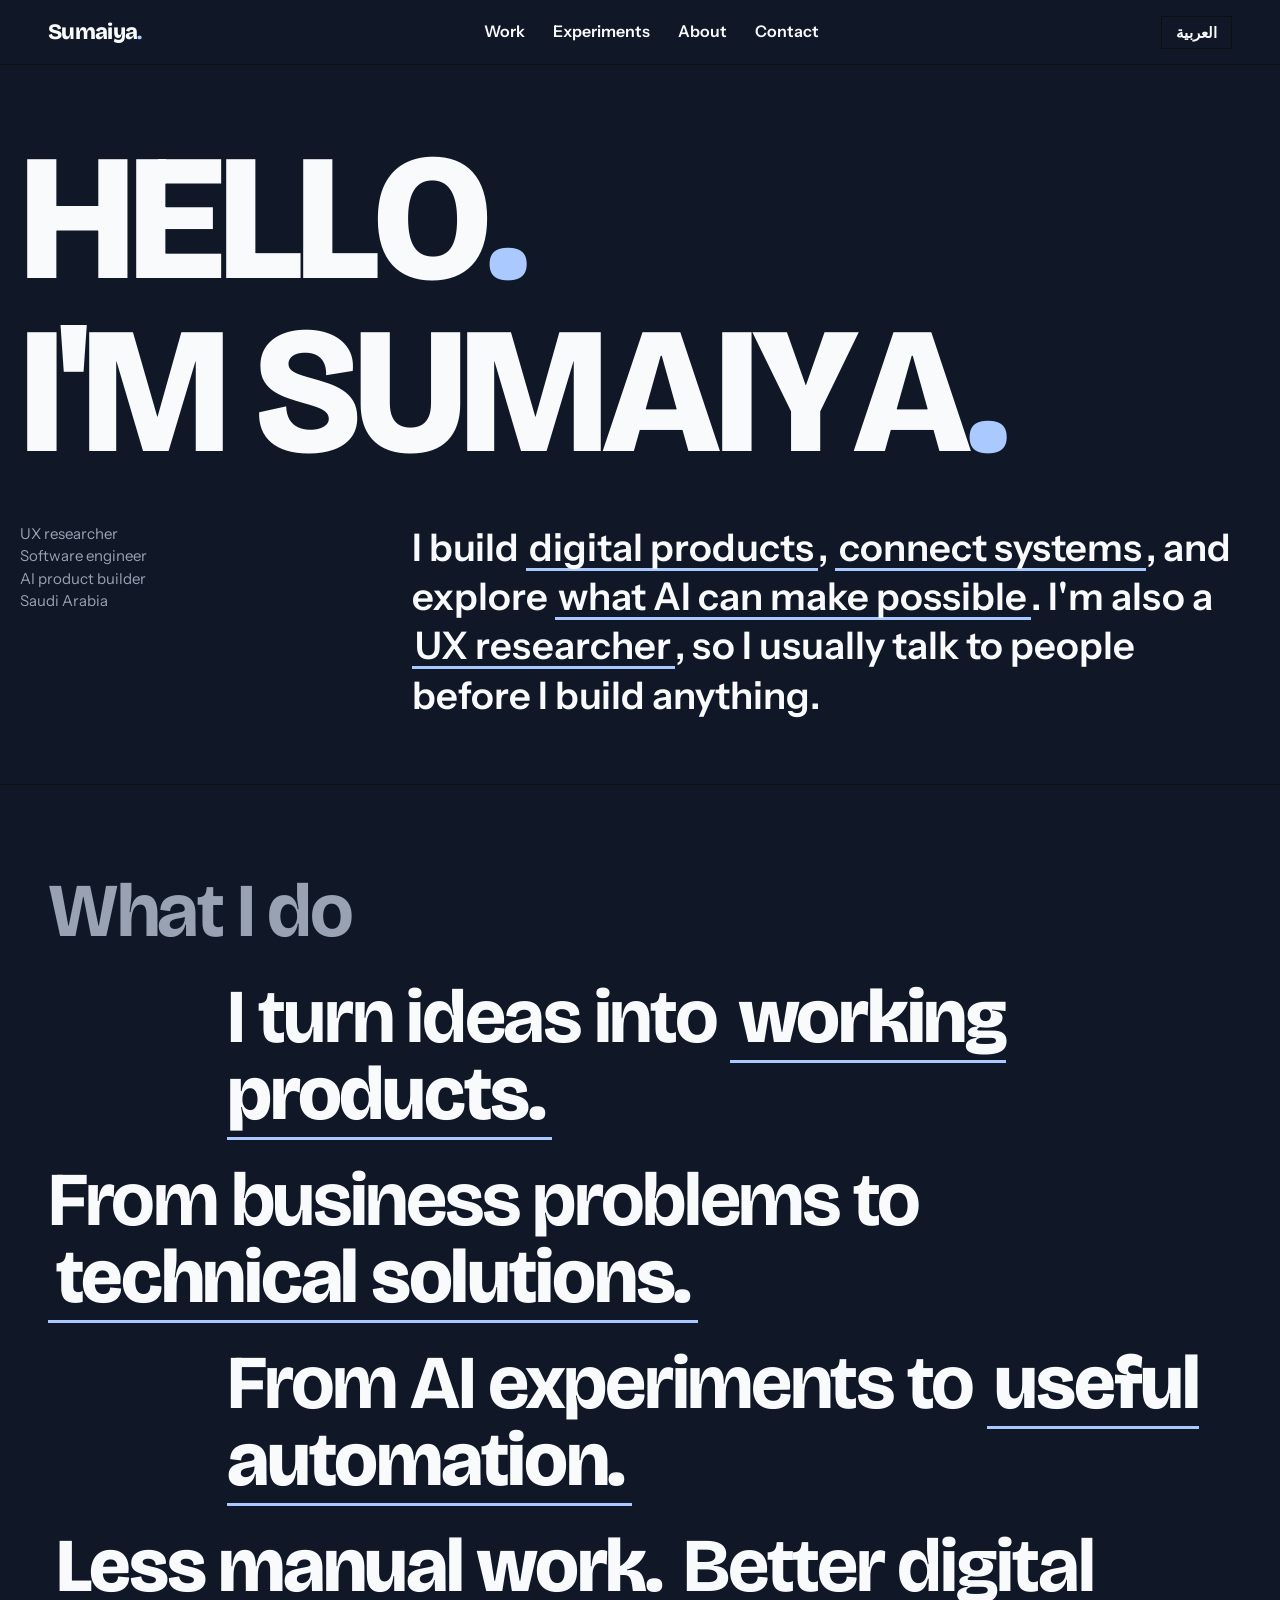
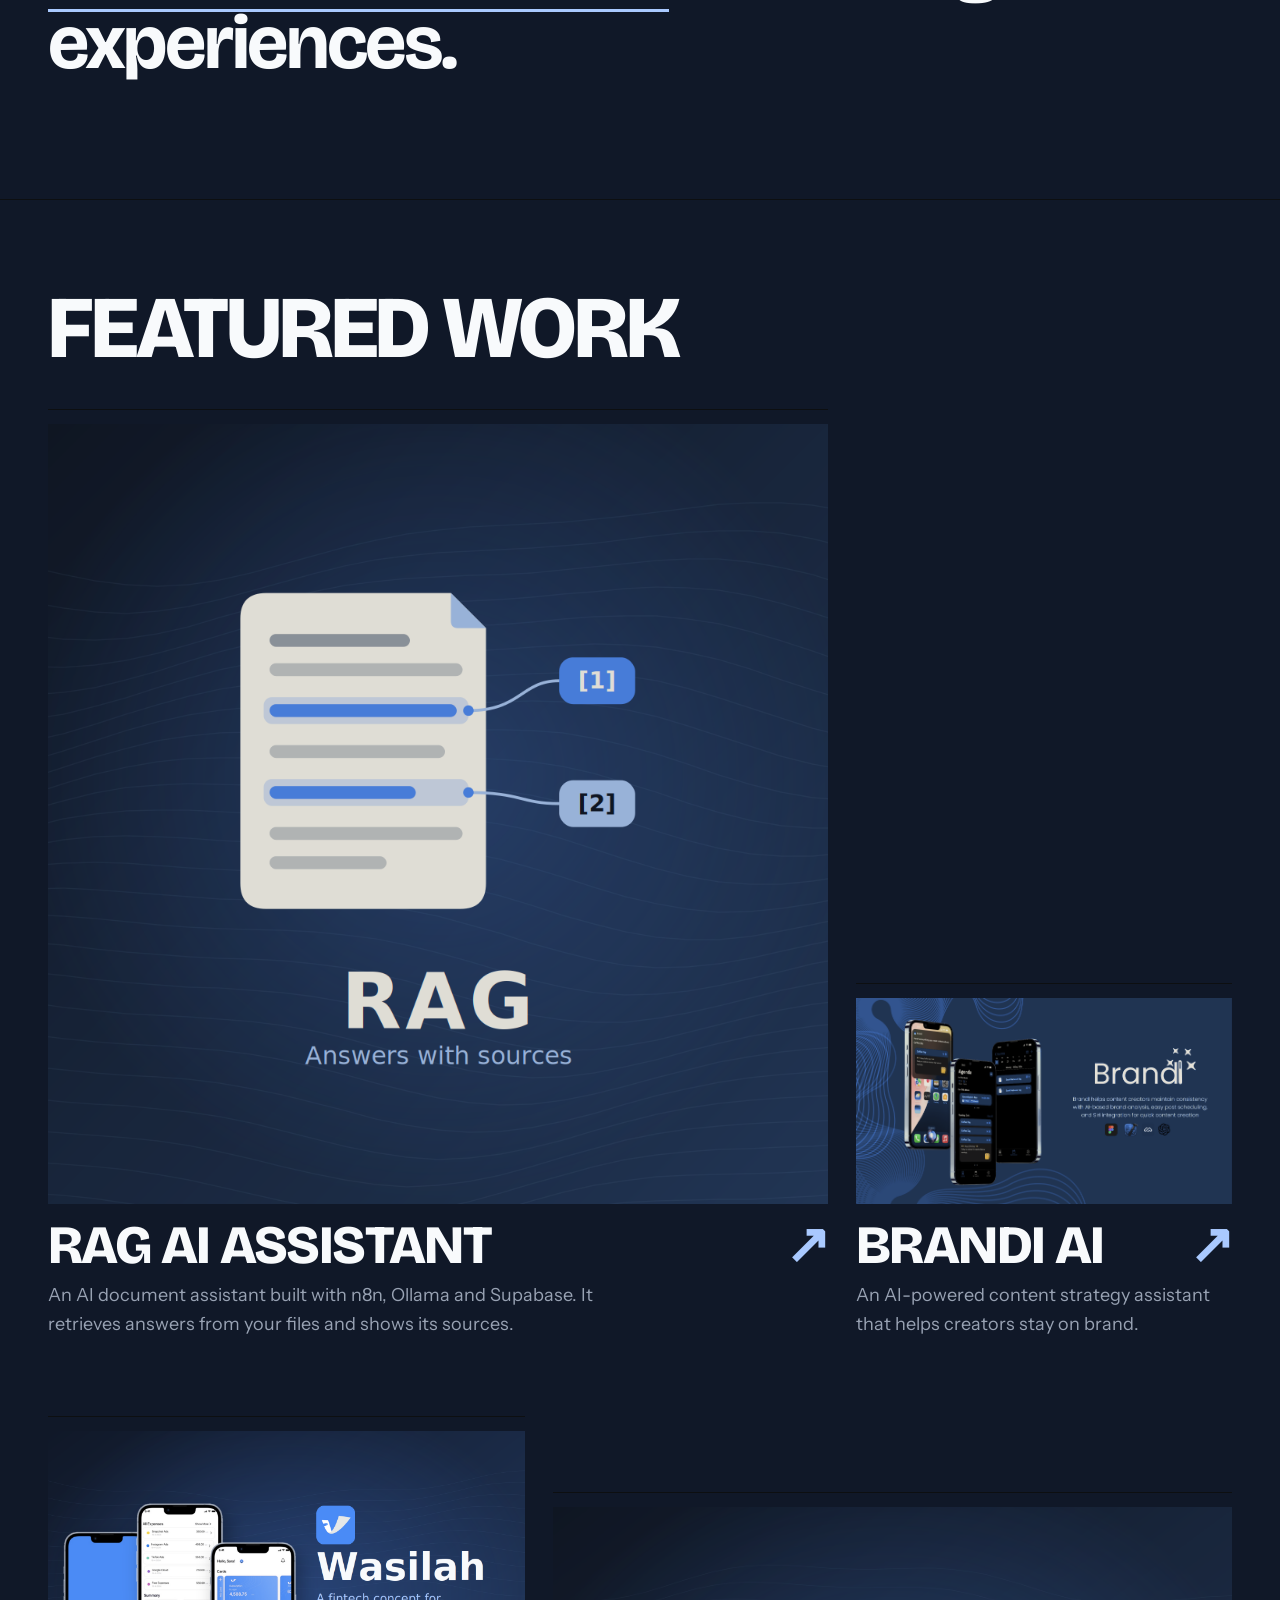
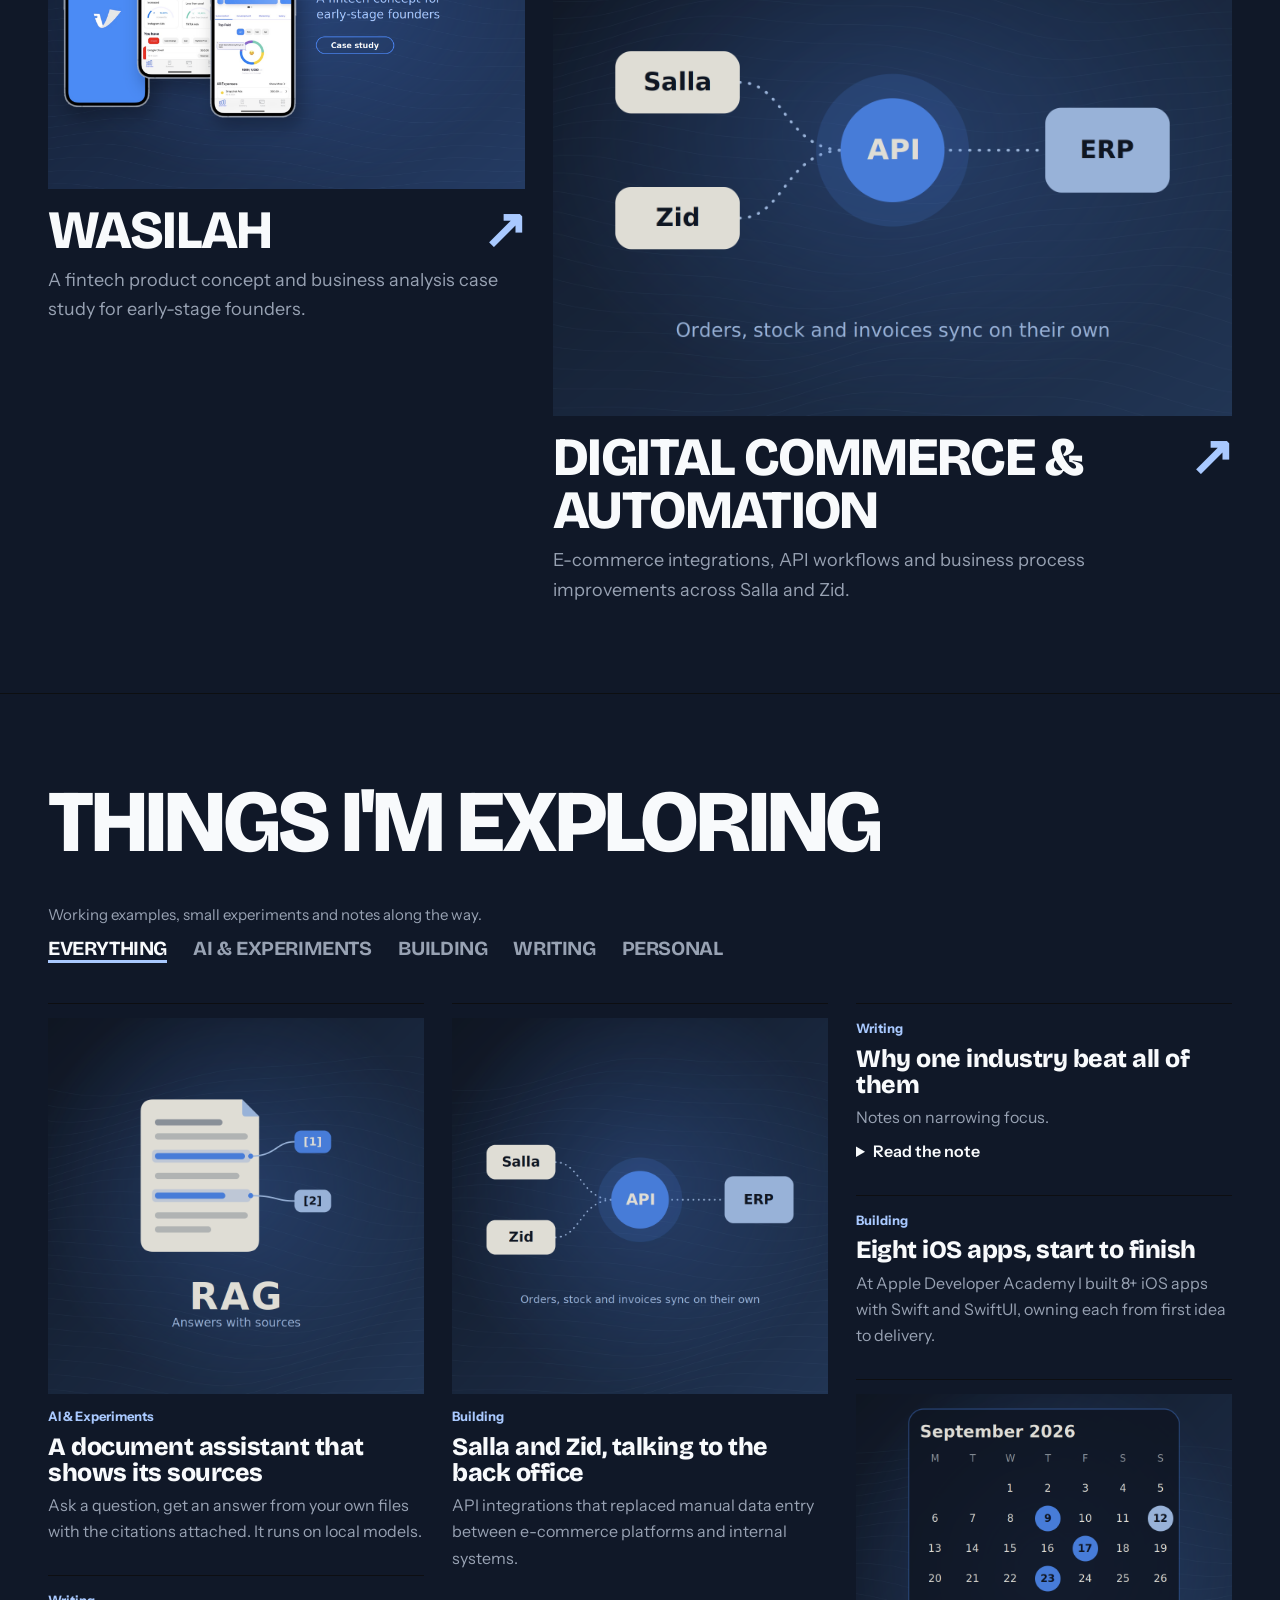
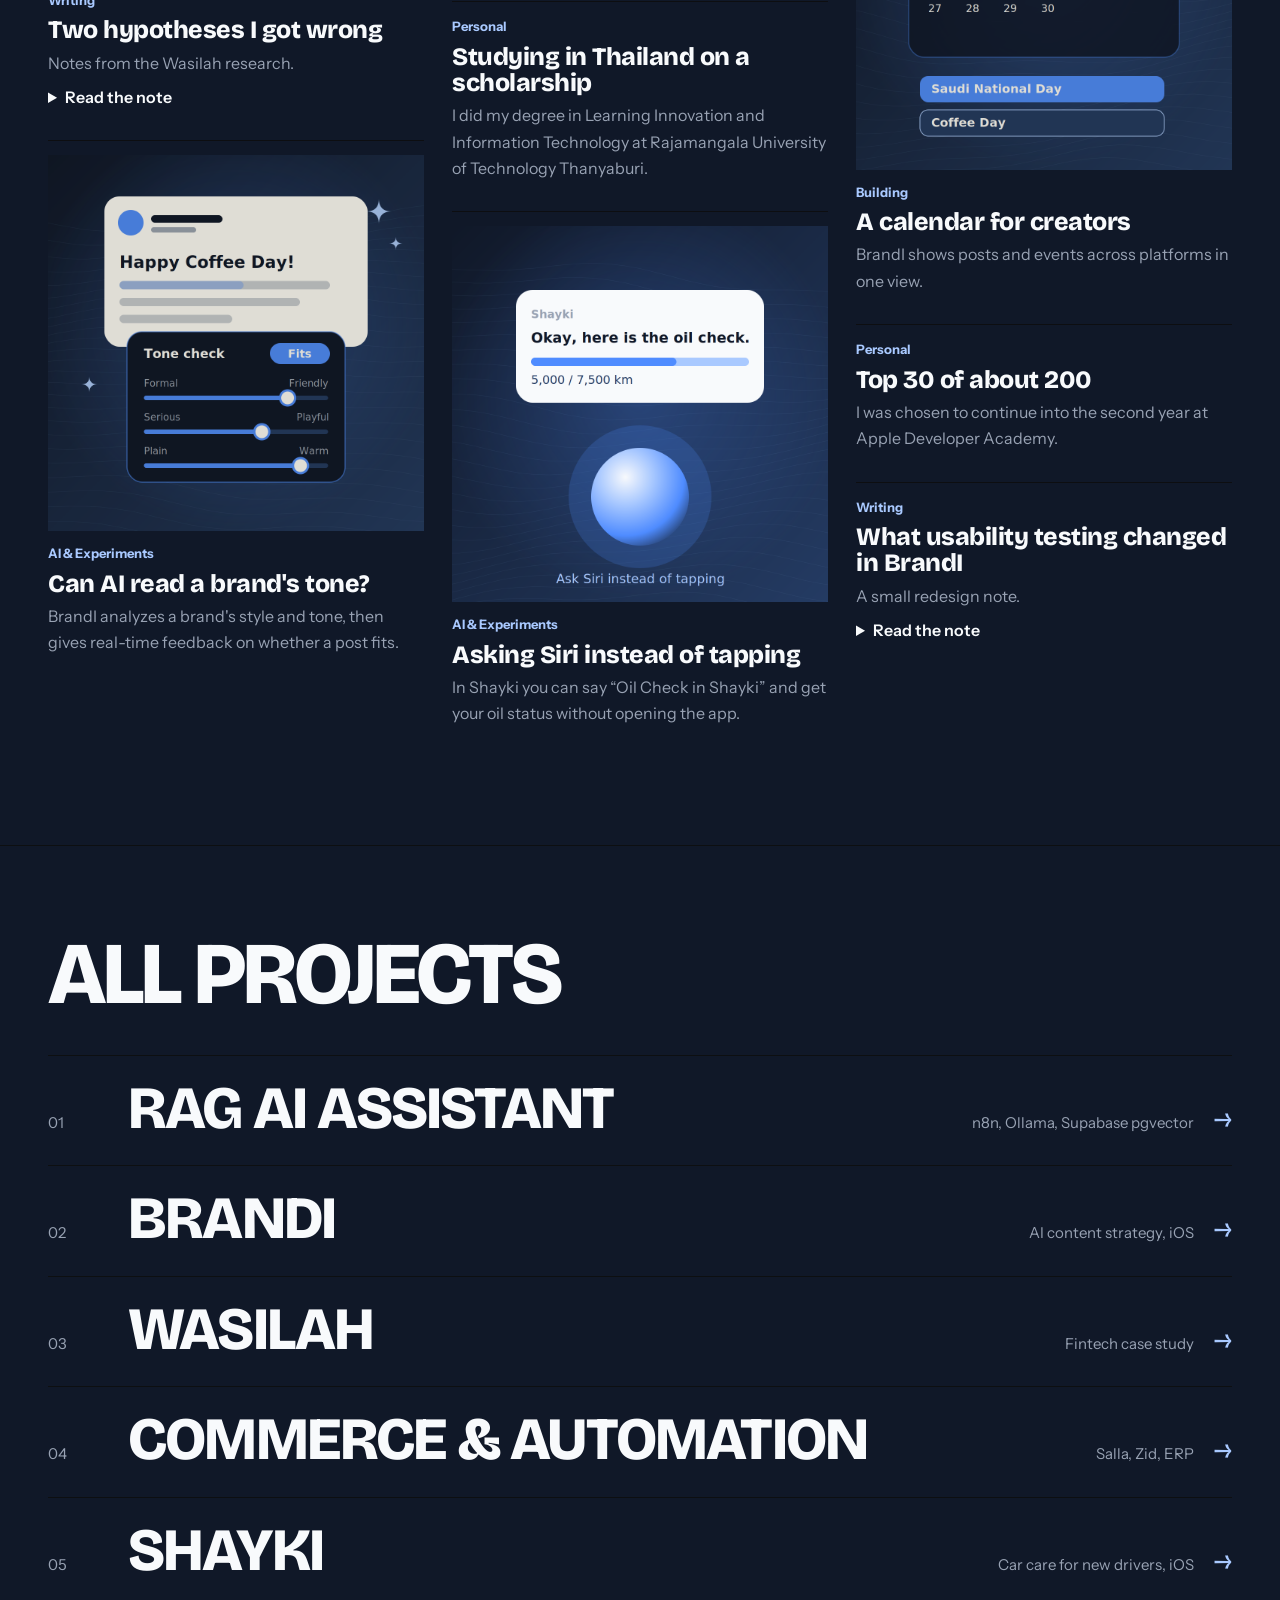
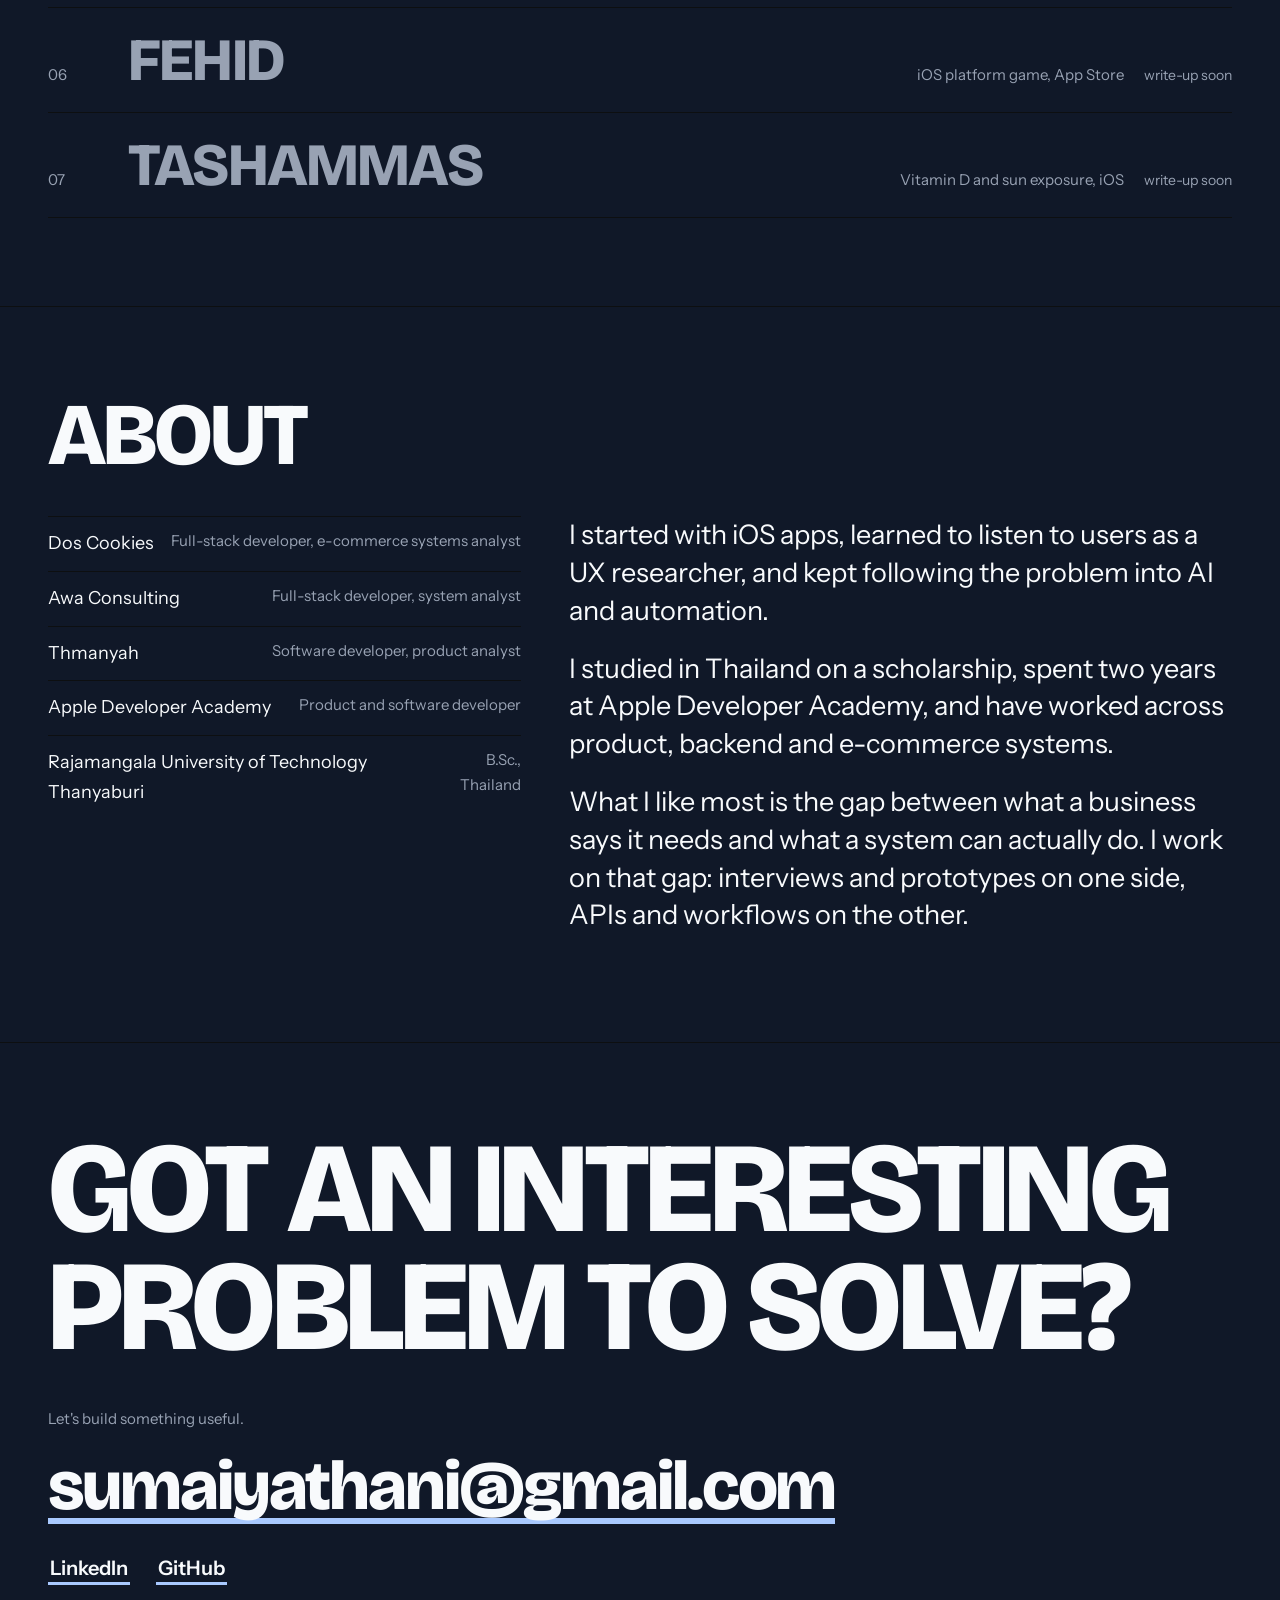
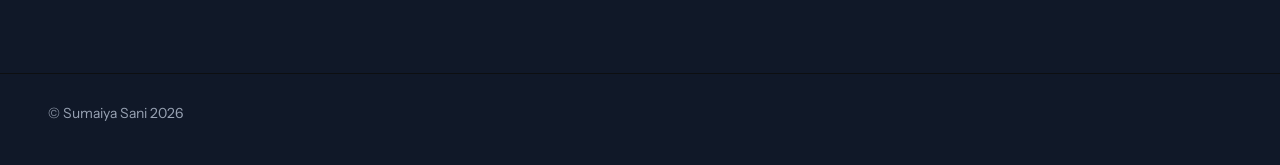
==== commit 72a7f317: "update" ====
--- a/index.html
+++ b/index.html
@@ -9,7 +9,7 @@
 <meta property="og:type" content="website">
 <meta property="og:title" content="Sumaiya Sani | UX researcher, software engineer, AI product builder">
 <meta property="og:description" content="I build digital products, connect systems, and explore what AI can make possible.">
-<meta property="og:image" content="images/brandi-1.jpg">
+<meta property="og:image" content="images/brandi-cover-16x9.png">
 <meta name="twitter:card" content="summary_large_image">
 <meta name="theme-color" content="#F1EFE9">
 <link rel="preconnect" href="https://fonts.googleapis.com">
@@ -35,7 +35,7 @@
 <h1 class="d"><span data-split data-ar="أهلًا.">Hello.</span><span data-split data-ar="أنا سمية.">I'm Sumaiya.</span></h1>
 <div class="hg">
 <small class="rv" data-ar="باحثة تجربة مستخدم&lt;br&gt;مهندسة برمجيات&lt;br&gt;بانية منتجات ذكاء اصطناعي&lt;br&gt;المملكة العربية السعودية">UX researcher<br>Software engineer<br>AI product builder<br>Saudi Arabia</small>
-<p class="rv" style="--dl:.1s" data-ar="أبني &lt;a class=&quot;ph&quot; href=&quot;#work&quot; data-img=&quot;images/brandi-1.jpg&quot;&gt;منتجات رقمية&lt;/a&gt;، وأربط &lt;a class=&quot;ph&quot; href=&quot;project-commerce.html&quot; data-img=&quot;images/commerce-diagram.svg&quot;&gt;الأنظمة&lt;/a&gt; ببعضها، وأستكشف &lt;a class=&quot;ph&quot; href=&quot;project-rag.html&quot; data-img=&quot;images/rag-diagram.svg&quot;&gt;ما يمكن للذكاء الاصطناعي أن يصنعه&lt;/a&gt;. وأعمل أيضًا &lt;a class=&quot;ph&quot; href=&quot;project-wasilaah.html&quot; data-img=&quot;images/wasilaah-1.jpg&quot;&gt;باحثة تجربة مستخدم&lt;/a&gt;، لذلك أتحدث مع الناس غالبًا قبل أن أبني أي شيء.">I build <a class="ph" href="#work" data-img="images/brandi-1.jpg">digital products</a>, <a class="ph" href="project-commerce.html" data-img="images/commerce-diagram.svg">connect systems</a>, and explore <a class="ph" href="project-rag.html" data-img="images/rag-diagram.svg">what AI can make possible</a>. I'm also a <a class="ph" href="project-wasilaah.html" data-img="images/wasilaah-1.jpg">UX researcher</a>, so I usually talk to people before I build anything.</p>
+<p class="rv" style="--dl:.1s" data-ar="أبني &lt;a class=&quot;ph&quot; href=&quot;#work&quot;&gt;منتجات رقمية&lt;/a&gt;، وأربط &lt;a class=&quot;ph&quot; href=&quot;project-commerce.html&quot;&gt;الأنظمة&lt;/a&gt; ببعضها، وأستكشف &lt;a class=&quot;ph&quot; href=&quot;project-rag.html&quot;&gt;ما يمكن للذكاء الاصطناعي أن يصنعه&lt;/a&gt;. وأعمل أيضًا &lt;a class=&quot;ph&quot; href=&quot;project-wasilaah.html&quot;&gt;باحثة تجربة مستخدم&lt;/a&gt;، لذلك أتحدث مع الناس غالبًا قبل أن أبني أي شيء.">I build <a class="ph" href="#work">digital products</a>, <a class="ph" href="project-commerce.html">connect systems</a>, and explore <a class="ph" href="project-rag.html">what AI can make possible</a>. I'm also a <a class="ph" href="project-wasilaah.html">UX researcher</a>, so I usually talk to people before I build anything.</p>
 </div>
 </div>
 
@@ -50,10 +50,10 @@
 <section id="work"><div class="wrap">
 <h2 class="d rv" data-ar="أعمال مختارة">Featured work</h2>
 <div class="fg">
-<a class="fc f1 rv" href="project-rag.html"><div class="im"><img class="mx" src="images/rag-diagram.svg" alt="Diagram of the RAG pipeline"></div><h3>RAG AI Assistant <i>↗</i></h3><p data-ar="مساعد ذكاء اصطناعي للمستندات مبني بـ n8n وOllama وSupabase. يستخرج الإجابات من ملفاتك ويعرض مصادرها.">An AI document assistant built with n8n, Ollama and Supabase. It retrieves answers from your files and shows its sources.</p></a>
-<a class="fc f2 rv" style="--dl:.1s" href="project-brandi.html"><div class="im"><img class="mx" src="images/brandi-1.jpg" alt="BrandI app screens"></div><h3>Brandi AI <i>↗</i></h3><p data-ar="مساعد ذكاء اصطناعي لاستراتيجية المحتوى يساعد صناع المحتوى على البقاء وفيّين لعلامتهم.">An AI-powered content strategy assistant that helps creators stay on brand.</p></a>
-<a class="fc f3 rv" href="project-wasilaah.html"><div class="im dk sq"><img src="images/wasilaah-1.jpg" alt="Wasilah fintech app screens"></div><h3>Wasilah <i>↗</i></h3><p data-ar="مفهوم منتج مالي (فنتك) ودراسة حالة في تحليل الأعمال لمؤسسي الشركات الناشئة في مراحلها الأولى.">A fintech product concept and business analysis case study for early-stage founders.</p></a>
-<a class="fc f4 rv" style="--dl:.1s" href="project-commerce.html"><div class="im"><img class="mx" src="images/commerce-diagram.svg" alt="Diagram of e-commerce platforms connected through APIs to ERP"></div><h3 data-ar="التجارة الرقمية والأتمتة &lt;i&gt;↖&lt;/i&gt;">Digital Commerce &amp; Automation <i>↗</i></h3><p data-ar="تكاملات التجارة الإلكترونية وسير عمل API وتحسين العمليات عبر سلة وزد.">E-commerce integrations, API workflows and business process improvements across Salla and Zid.</p></a>
+<a class="fc f1 rv" href="project-rag.html"><div class="im"><img class="mx" src="images/rag-note-square.png" alt="Diagram of the RAG pipeline"></div><h3>RAG AI Assistant <i>↗</i></h3><p data-ar="مساعد ذكاء اصطناعي للمستندات مبني بـ n8n وOllama وSupabase. يستخرج الإجابات من ملفاتك ويعرض مصادرها.">An AI document assistant built with n8n, Ollama and Supabase. It retrieves answers from your files and shows its sources.</p></a>
+<a class="fc f2 rv" style="--dl:.1s" href="project-brandi.html"><div class="im"><img class="mx" src="images/brandi-cover-16x9.png" alt="BrandI app screens"></div><h3>Brandi AI <i>↗</i></h3><p data-ar="مساعد ذكاء اصطناعي لاستراتيجية المحتوى يساعد صناع المحتوى على البقاء وفيّين لعلامتهم.">An AI-powered content strategy assistant that helps creators stay on brand.</p></a>
+<a class="fc f3 rv" href="project-wasilaah.html"><div class="im dk sq"><img src="images/wasilah-cover-4x3.png" alt="Wasilah fintech app screens"></div><h3>Wasilah <i>↗</i></h3><p data-ar="مفهوم منتج مالي (فنتك) ودراسة حالة في تحليل الأعمال لمؤسسي الشركات الناشئة في مراحلها الأولى.">A fintech product concept and business analysis case study for early-stage founders.</p></a>
+<a class="fc f4 rv" style="--dl:.1s" href="project-commerce.html"><div class="im"><img class="mx" src="images/salla-zid-erp-diagram-4x3.png" alt="Diagram of e-commerce platforms connected through APIs to ERP"></div><h3 data-ar="التجارة الرقمية والأتمتة &lt;i&gt;↖&lt;/i&gt;">Digital Commerce &amp; Automation <i>↗</i></h3><p data-ar="تكاملات التجارة الإلكترونية وسير عمل API وتحسين العمليات عبر سلة وزد.">E-commerce integrations, API workflows and business process improvements across Salla and Zid.</p></a>
 </div>
 </div></section>
 
@@ -68,15 +68,15 @@
 <button type="button" data-f="me" aria-pressed="false" data-ar="شخصي">Personal</button>
 </div>
 <div class="ex">
-<article class="it" data-c="ai"><div class="im"><img src="images/rag-diagram.svg" alt="" loading="lazy"></div><div class="tg" data-ar="ذكاء اصطناعي وتجارب">AI &amp; Experiments</div><h3 data-ar="مساعد مستندات يعرض مصادره">A document assistant that shows its sources</h3><p data-ar="اطرح سؤالًا واحصل على إجابة من ملفاتك مع الاستشهادات. يعمل بنماذج محلية.">Ask a question, get an answer from your own files with the citations attached. It runs on local models.</p></article>
+<article class="it" data-c="ai"><div class="im"><img src="images/rag-note-square.png" alt="" loading="lazy"></div><div class="tg" data-ar="ذكاء اصطناعي وتجارب">AI &amp; Experiments</div><h3 data-ar="مساعد مستندات يعرض مصادره">A document assistant that shows its sources</h3><p data-ar="اطرح سؤالًا واحصل على إجابة من ملفاتك مع الاستشهادات. يعمل بنماذج محلية.">Ask a question, get an answer from your own files with the citations attached. It runs on local models.</p></article>
 <article class="it" data-c="write"><div class="tg" data-ar="كتابة">Writing</div><h3 data-ar="فرضيتان كنت مخطئة فيهما">Two hypotheses I got wrong</h3><p data-ar="ملاحظات من بحث Wasilah.">Notes from the Wasilah research.</p><details><summary data-ar="اقرأ الملاحظة">Read the note</summary><p data-ar="بدأت بسؤال: كيف يهدر أصحاب الأعمال منتجات أقل؟ توقعت أن تتبع مدة الصلاحية يدويًا أمر صعب، وأن المنتجات تتلف حين تُنظَّم بشكل سيئ. المقابلات نفت الاثنين. كان لدى أصحاب الأعمال تنبيهات بالفعل، وتصل المنتجات مصنّفة من المصنع. ما سمعته فعلًا هو تكدّس مخزون سببه ضعف التوقع المالي. هذا حوّل المشروع كله نحو المالية.">I began by asking how business owners could waste fewer products. My guesses: tracking shelf life by hand is hard, and products spoil when poorly organized. The interviews said no to both. Owners already had alerts, and products arrive categorized from the factory. What I did hear was overstocking caused by weak financial forecasting. That moved the whole project toward finance.</p></details></article>
-<article class="it" data-c="ai"><div class="im"><img src="images/brandi-ai.jpg" alt="BrandI AI feedback on a post" loading="lazy"></div><div class="tg" data-ar="ذكاء اصطناعي وتجارب">AI &amp; Experiments</div><h3 data-ar="هل يستطيع الذكاء الاصطناعي قراءة نبرة العلامة؟">Can AI read a brand's tone?</h3><p data-ar="يحلل BrandI أسلوب العلامة ونبرتها، ثم يعطي تغذية راجعة فورية عن مدى ملاءمة المنشور.">BrandI analyzes a brand's style and tone, then gives real-time feedback on whether a post fits.</p></article>
-<article class="it" data-c="build"><div class="im"><img src="images/commerce-diagram.svg" alt="" loading="lazy"></div><div class="tg" data-ar="بناء">Building</div><h3 data-ar="سلة وزد تتحدثان مع الأنظمة الخلفية">Salla and Zid, talking to the back office</h3><p data-ar="تكاملات API حلّت محل إدخال البيانات اليدوي بين منصات التجارة الإلكترونية والأنظمة الداخلية.">API integrations that replaced manual data entry between e-commerce platforms and internal systems.</p></article>
+<article class="it" data-c="ai"><div class="im"><img src="images/brandi-tone-note-square.png" alt="BrandI AI feedback on a post" loading="lazy"></div><div class="tg" data-ar="ذكاء اصطناعي وتجارب">AI &amp; Experiments</div><h3 data-ar="هل يستطيع الذكاء الاصطناعي قراءة نبرة العلامة؟">Can AI read a brand's tone?</h3><p data-ar="يحلل BrandI أسلوب العلامة ونبرتها، ثم يعطي تغذية راجعة فورية عن مدى ملاءمة المنشور.">BrandI analyzes a brand's style and tone, then gives real-time feedback on whether a post fits.</p></article>
+<article class="it" data-c="build"><div class="im"><img src="images/salla-zid-erp-note-square.png" alt="" loading="lazy"></div><div class="tg" data-ar="بناء">Building</div><h3 data-ar="سلة وزد تتحدثان مع الأنظمة الخلفية">Salla and Zid, talking to the back office</h3><p data-ar="تكاملات API حلّت محل إدخال البيانات اليدوي بين منصات التجارة الإلكترونية والأنظمة الداخلية.">API integrations that replaced manual data entry between e-commerce platforms and internal systems.</p></article>
 <article class="it" data-c="me"><div class="tg" data-ar="شخصي">Personal</div><h3 data-ar="دراسة في تايلاند بمنحة">Studying in Thailand on a scholarship</h3><p data-ar="درست Learning Innovation and Information Technology في Rajamangala University of Technology Thanyaburi.">I did my degree in Learning Innovation and Information Technology at Rajamangala University of Technology Thanyaburi.</p></article>
-<article class="it" data-c="ai"><div class="im dk"><img src="images/shayki-1.jpg" alt="Shayki screens with Siri oil check" loading="lazy"></div><div class="tg" data-ar="ذكاء اصطناعي وتجارب">AI &amp; Experiments</div><h3 data-ar="أسأل Siri بدل الضغط">Asking Siri instead of tapping</h3><p data-ar="في Shayki يمكنك قول «Oil Check in Shayki» لتعرف حالة الزيت دون فتح التطبيق.">In Shayki you can say “Oil Check in Shayki” and get your oil status without opening the app.</p></article>
+<article class="it" data-c="ai"><div class="im dk"><img src="images/shayki-siri-note-square.png" alt="Shayki screens with Siri oil check" loading="lazy"></div><div class="tg" data-ar="ذكاء اصطناعي وتجارب">AI &amp; Experiments</div><h3 data-ar="أسأل Siri بدل الضغط">Asking Siri instead of tapping</h3><p data-ar="في Shayki يمكنك قول «Oil Check in Shayki» لتعرف حالة الزيت دون فتح التطبيق.">In Shayki you can say “Oil Check in Shayki” and get your oil status without opening the app.</p></article>
 <article class="it" data-c="write"><div class="tg" data-ar="كتابة">Writing</div><h3 data-ar="لماذا تفوّق قطاع واحد على الجميع">Why one industry beat all of them</h3><p data-ar="ملاحظات عن تضييق التركيز.">Notes on narrowing focus.</p><details><summary data-ar="اقرأ الملاحظة">Read the note</summary><p data-ar="أدوات مثل Daftra وQoyod تخدم أنواعًا كثيرة من الأعمال، وهذا الاتساع يُرهق الفرق الصغيرة جدًا. أما سلة فتركز على المتاجر الإلكترونية ولقيت تقييمًا إيجابيًا في المقابلات. الدرس: التخصيص لقطاع واحد. لذلك ضيّق Wasilah تركيزه إلى الشركات التقنية الناشئة.">Tools like Daftra and Qoyod serve many kinds of businesses, and that breadth overwhelms very small teams. Salla focuses on online stores and earned positive feedback in interviews. The lesson: tailor to one industry. So Wasilah narrowed to tech startups.</p></details></article>
 <article class="it" data-c="build"><div class="tg" data-ar="بناء">Building</div><h3 data-ar="ثمانية تطبيقات iOS من البداية إلى النهاية">Eight iOS apps, start to finish</h3><p data-ar="في Apple Developer Academy بنيت أكثر من 8 تطبيقات iOS باستخدام Swift وSwiftUI، وتولّيت كل واحد من الفكرة الأولى إلى التسليم.">At Apple Developer Academy I built 8+ iOS apps with Swift and SwiftUI, owning each from first idea to delivery.</p></article>
-<article class="it" data-c="build"><div class="im"><img src="images/brandi-calendar.jpg" alt="BrandI calendar" loading="lazy"></div><div class="tg" data-ar="بناء">Building</div><h3 data-ar="تقويم لصناع المحتوى">A calendar for creators</h3><p data-ar="يعرض BrandI المنشورات والفعاليات عبر المنصات في عرض واحد.">BrandI shows posts and events across platforms in one view.</p></article>
+<article class="it" data-c="build"><div class="im"><img src="images/brandi-calendar-square.png" alt="BrandI calendar" loading="lazy"></div><div class="tg" data-ar="بناء">Building</div><h3 data-ar="تقويم لصناع المحتوى">A calendar for creators</h3><p data-ar="يعرض BrandI المنشورات والفعاليات عبر المنصات في عرض واحد.">BrandI shows posts and events across platforms in one view.</p></article>
 <article class="it" data-c="me"><div class="tg" data-ar="شخصي">Personal</div><h3 data-ar="من أفضل 30 بين نحو 200">Top 30 of about 200</h3><p data-ar="تم اختياري للاستمرار في العام الثاني في Apple Developer Academy.">I was chosen to continue into the second year at Apple Developer Academy.</p></article>
 <article class="it" data-c="write"><div class="tg" data-ar="كتابة">Writing</div><h3 data-ar="ما الذي غيّره اختبار قابلية الاستخدام في BrandI">What usability testing changed in BrandI</h3><p data-ar="ملاحظة عن إعادة تصميم صغيرة.">A small redesign note.</p><details><summary data-ar="اقرأ الملاحظة">Read the note</summary><p data-ar="أظهر الاختبار أن شاشة Agenda يصعب تصفحها. حسّنا تباين الألوان، وبسّطنا عرض المحتوى، وجمعنا المنشورات والفعاليات حسب التاريخ بدل عرض بطاقة واحدة في كل مرة.">Testing showed the Agenda screen was hard to scan. We improved color contrast, simplified how content is displayed, and grouped posts and events by date instead of showing one card at a time.</p></details></article>
 </div>
@@ -86,11 +86,11 @@
 <section id="projects"><div class="wrap">
 <h2 class="d rv" data-ar="كل المشاريع">All projects</h2>
 <div class="rv">
-<a class="row" href="project-rag.html" data-img="images/rag-diagram.svg"><span class="n">01</span><span class="tt">RAG AI Assistant</span><span class="ds" data-ar="n8n وOllama وSupabase pgvector">n8n, Ollama, Supabase pgvector</span><span class="ar" data-ar="←">→</span></a>
-<a class="row" href="project-brandi.html" data-img="images/brandi-1.jpg"><span class="n">02</span><span class="tt">BrandI</span><span class="ds" data-ar="استراتيجية محتوى بالذكاء الاصطناعي، iOS">AI content strategy, iOS</span><span class="ar" data-ar="←">→</span></a>
-<a class="row" href="project-wasilaah.html" data-img="images/wasilaah-1.jpg"><span class="n">03</span><span class="tt">Wasilah</span><span class="ds" data-ar="دراسة حالة في الفنتك">Fintech case study</span><span class="ar" data-ar="←">→</span></a>
-<a class="row" href="project-commerce.html" data-img="images/commerce-diagram.svg"><span class="n">04</span><span class="tt" data-ar="التجارة والأتمتة">Commerce &amp; Automation</span><span class="ds" data-ar="سلة وزد وERP">Salla, Zid, ERP</span><span class="ar" data-ar="←">→</span></a>
-<a class="row" href="project-shayki.html" data-img="images/shayki-1.jpg"><span class="n">05</span><span class="tt">Shayki</span><span class="ds" data-ar="العناية بالسيارة للسائقات الجدد، iOS">Car care for new drivers, iOS</span><span class="ar" data-ar="←">→</span></a>
+<a class="row" href="project-rag.html" data-img="images/rag-ai-assistant-cover-4x3.png"><span class="n">01</span><span class="tt">RAG AI Assistant</span><span class="ds" data-ar="n8n وOllama وSupabase pgvector">n8n, Ollama, Supabase pgvector</span><span class="ar" data-ar="←">→</span></a>
+<a class="row" href="project-brandi.html" data-img="images/brandi-cover-16x9.png"><span class="n">02</span><span class="tt">BrandI</span><span class="ds" data-ar="استراتيجية محتوى بالذكاء الاصطناعي، iOS">AI content strategy, iOS</span><span class="ar" data-ar="←">→</span></a>
+<a class="row" href="project-wasilaah.html" data-img="images/wasilah-cover-4x3.png"><span class="n">03</span><span class="tt">Wasilah</span><span class="ds" data-ar="دراسة حالة في الفنتك">Fintech case study</span><span class="ar" data-ar="←">→</span></a>
+<a class="row" href="project-commerce.html" data-img="images/salla-zid-erp-note-square.png"><span class="n">04</span><span class="tt" data-ar="التجارة والأتمتة">Commerce &amp; Automation</span><span class="ds" data-ar="سلة وزد وERP">Salla, Zid, ERP</span><span class="ar" data-ar="←">→</span></a>
+<a class="row" href="project-shayki.html" data-img="images/shayki-cover-4x3.png"><span class="n">05</span><span class="tt">Shayki</span><span class="ds" data-ar="العناية بالسيارة للسائقات الجدد، iOS">Car care for new drivers, iOS</span><span class="ar" data-ar="←">→</span></a>
 <div class="row off"><span class="n">06</span><span class="tt">Fehid</span><span class="ds" data-ar="لعبة منصات iOS على App Store">iOS platform game, App Store</span><span class="ar" data-ar="التفاصيل قريبًا">write-up soon</span></div>
 <div class="row off"><span class="n">07</span><span class="tt">Tashammas</span><span class="ds" data-ar="فيتامين د والتعرض للشمس، iOS">Vitamin D and sun exposure, iOS</span><span class="ar" data-ar="التفاصيل قريبًا">write-up soon</span></div>
 </div>
--- a/site.css
+++ b/site.css
@@ -1,5 +1,5 @@
 @view-transition{navigation:auto}
-:root{--bg:#F1EFE9;--ink:#0E0E0E;--mute:#5F5C55;--ln:rgba(14,14,14,.85);--soft:#E6E2D8;--ac:#FF4D1C;--d:"Bricolage Grotesque","Helvetica Neue",Arial,sans-serif;--b:"Instrument Sans","Helvetica Neue",Arial,sans-serif}
+:root{--bg:#101828;--ink:#F8FAFC;--mute:#98A2B3;--ln:rgba(14,14,14,.85);--soft:#E6E2D8;--ac:#A9C9FF;--d:"Bricolage Grotesque","Helvetica Neue",Arial,sans-serif;--b:"Instrument Sans","Helvetica Neue",Arial,sans-serif}
 *{box-sizing:border-box}
 html{scroll-behavior:smooth;scroll-padding-top:80px}
 body{margin:0;background:var(--bg);color:var(--ink);font:400 18px/1.65 var(--b);overflow-x:hidden}
@@ -28,7 +28,7 @@
 .ph:hover,.ph:focus-visible{background-size:100% 100%;color:#fff}
 /* hero */
 .hero{padding:72px 0 64px}
-.hero h1{font-size:clamp(64px,17vw,230px);margin:0 0 40px}
+.hero h1{font-size:clamp(40px,17vw,180px);margin:0 0 40px}
 .hero h1>span{display:block;overflow:hidden;padding-bottom:.04em}
 .hero h1 .c{display:inline-block;transition:transform .25s cubic-bezier(.3,1.6,.5,1)}
 .hero h1 .c:hover{transform:translateY(-.08em) rotate(-4deg);color:var(--ac)}
@@ -120,7 +120,7 @@
 .meta dt{font-size:14px;color:var(--mute)}
 .meta dd{margin:2px 0 0;font-weight:600}
 .hi{background:var(--soft);margin:16px 0 0;border-top:1px solid var(--ln)}
-.hi img{width:100%;max-height:560px;object-fit:contain;margin:0 auto;mix-blend-mode:multiply}
+.hi img{width:100%;height:auto;margin:0 auto}
 .hi.dk{background:#0b0c2a}.hi.dk img{mix-blend-mode:normal}
 .sc{display:grid;grid-template-columns:3fr 8fr;gap:32px;padding:56px 0;border-top:1px solid var(--ln)}
 .sc h2{font-size:clamp(26px,3.4vw,40px);margin:0;letter-spacing:-.03em;line-height:1}
@@ -157,3 +157,4 @@
 [dir=rtl] .fc:hover h3 i{transform:translate(-6px,-6px)}
 [dir=rtl] a.row:hover .tt{transform:translateX(-12px)}
 [dir=rtl] .nxt:hover b{transform:translateX(-16px)}
+.im { background: #101828; }
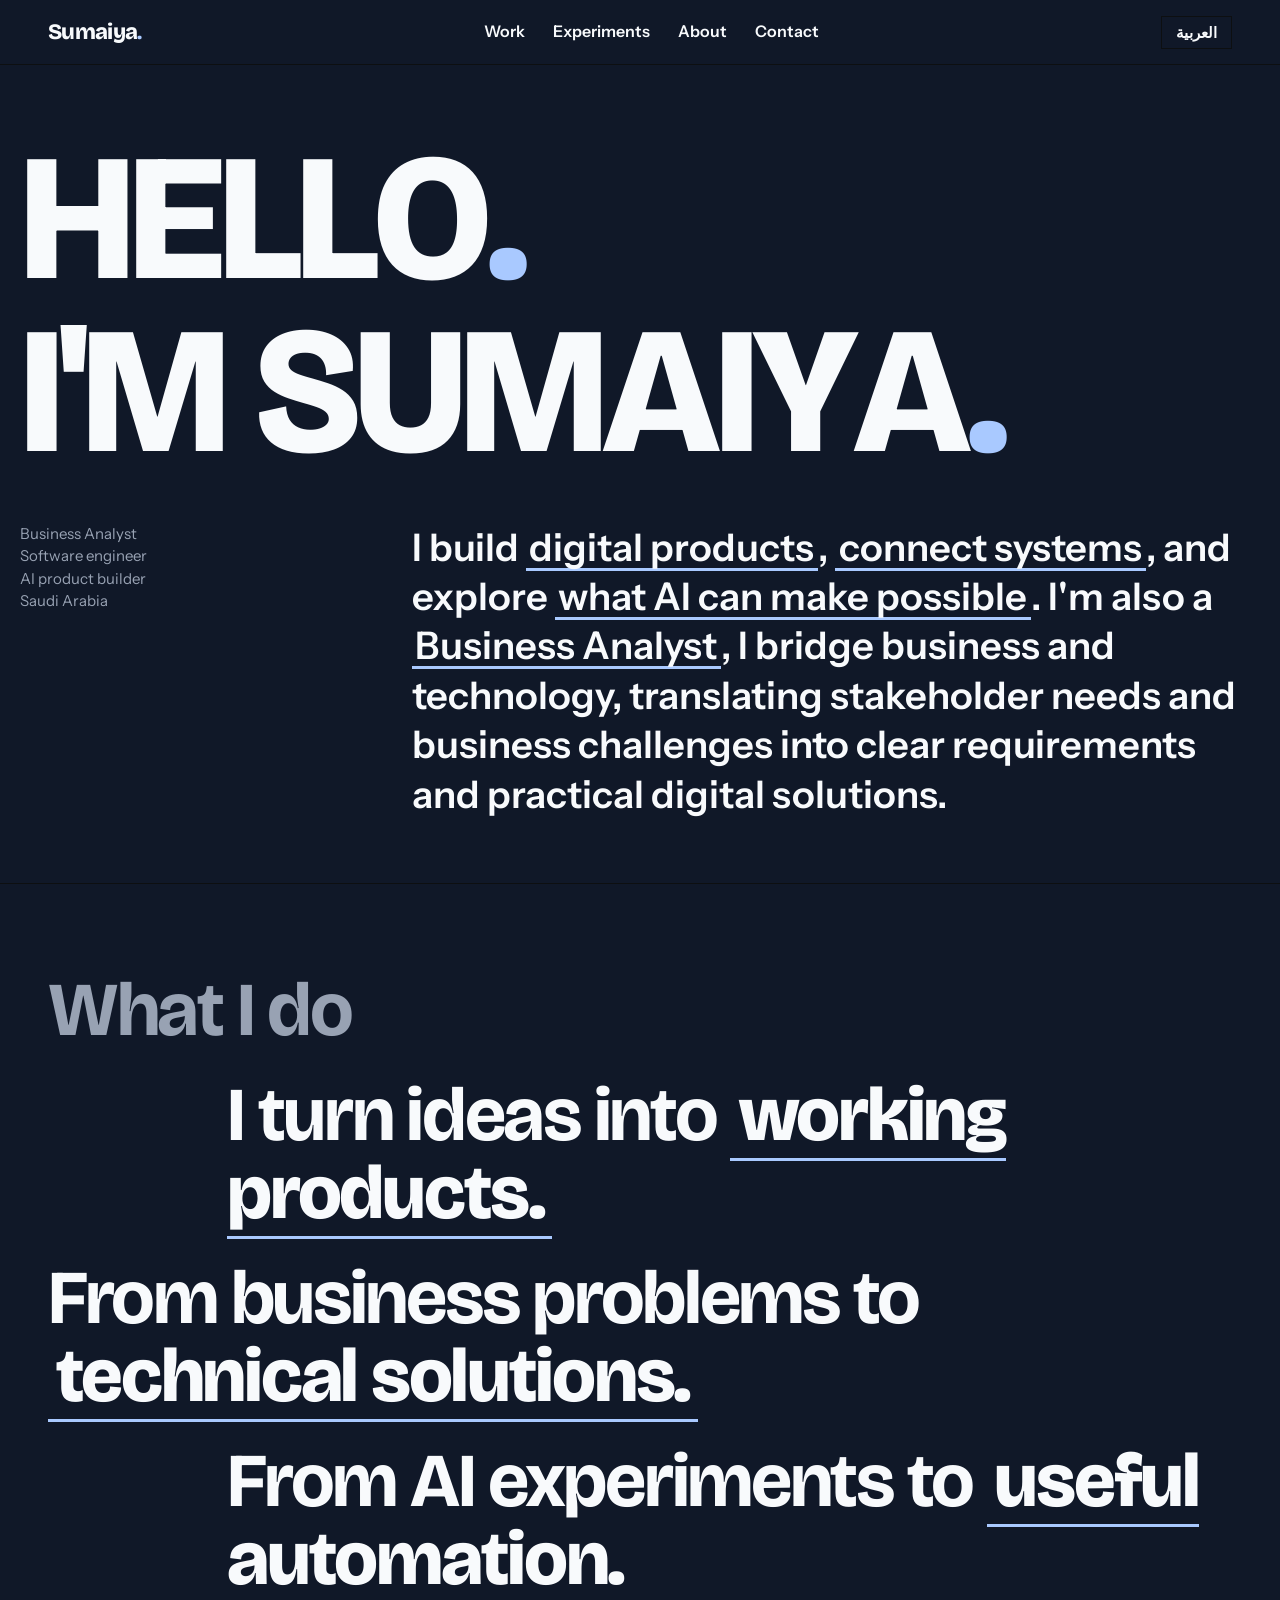
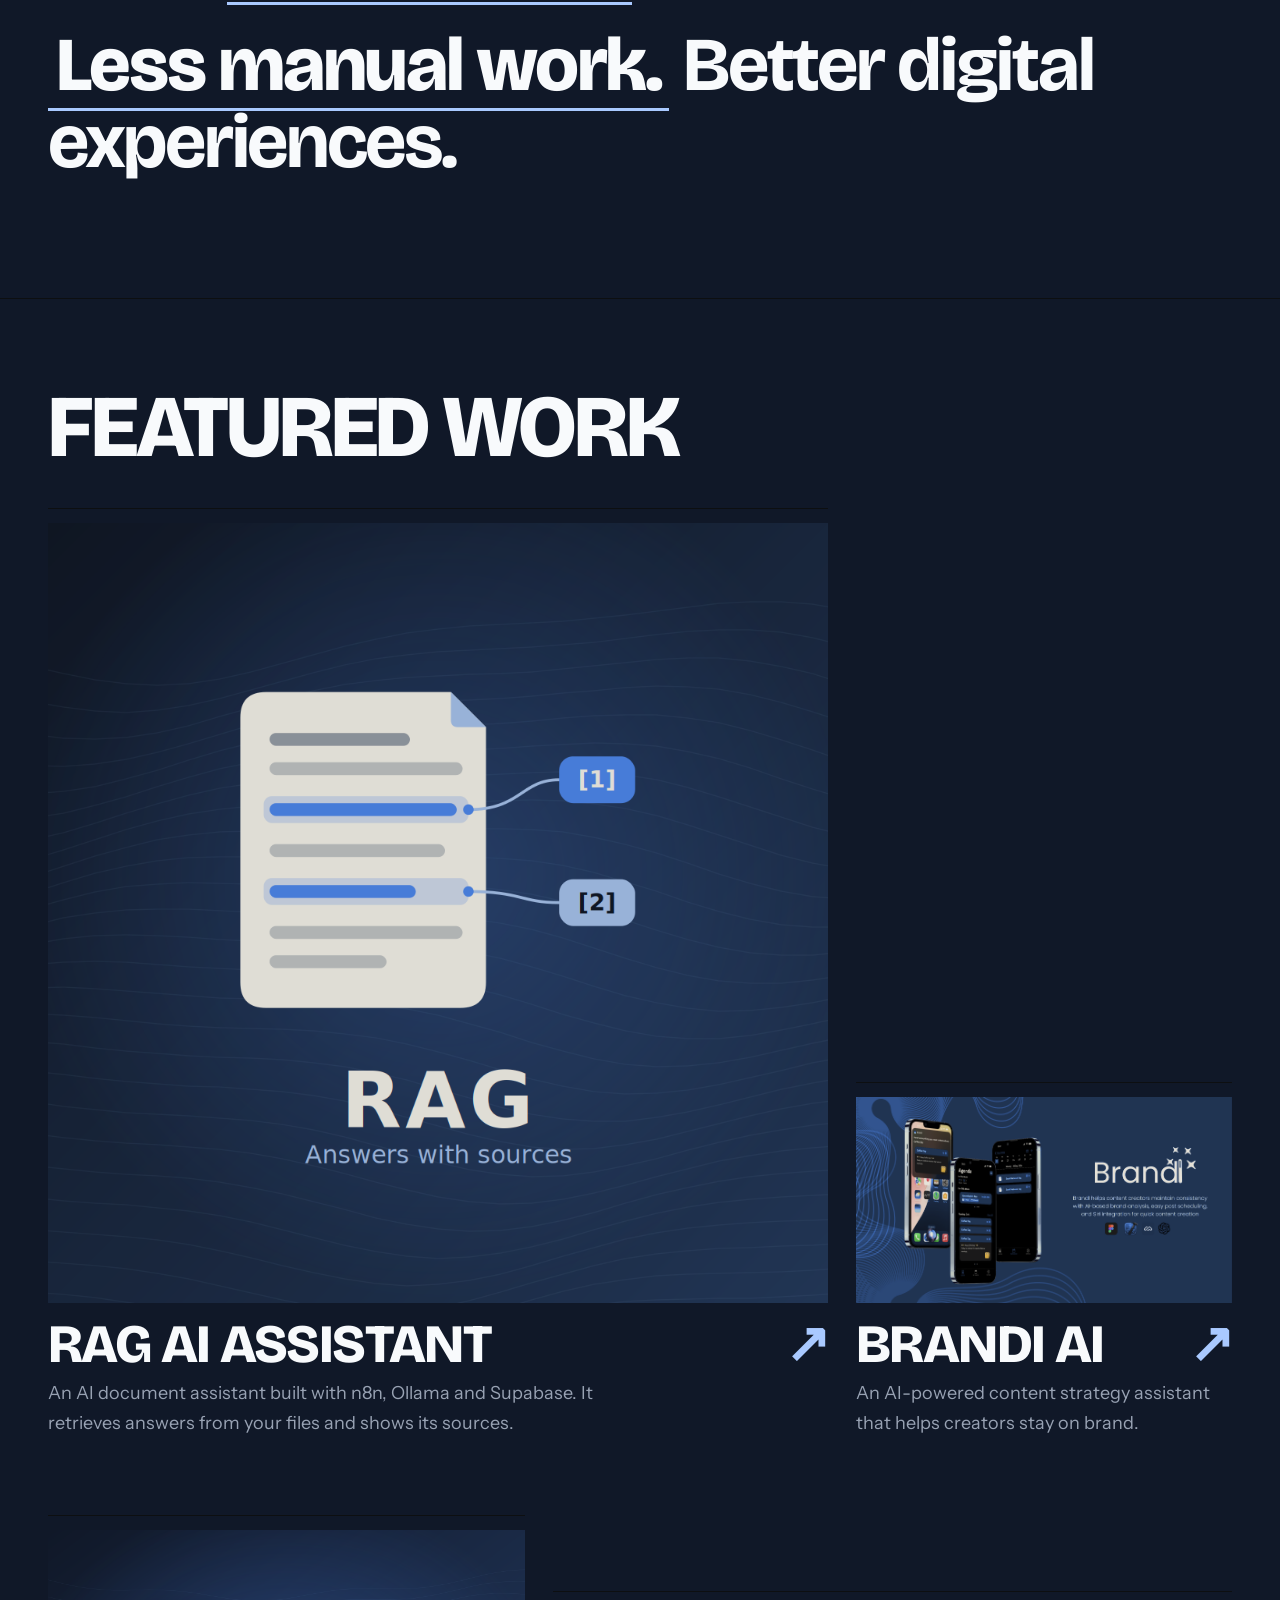
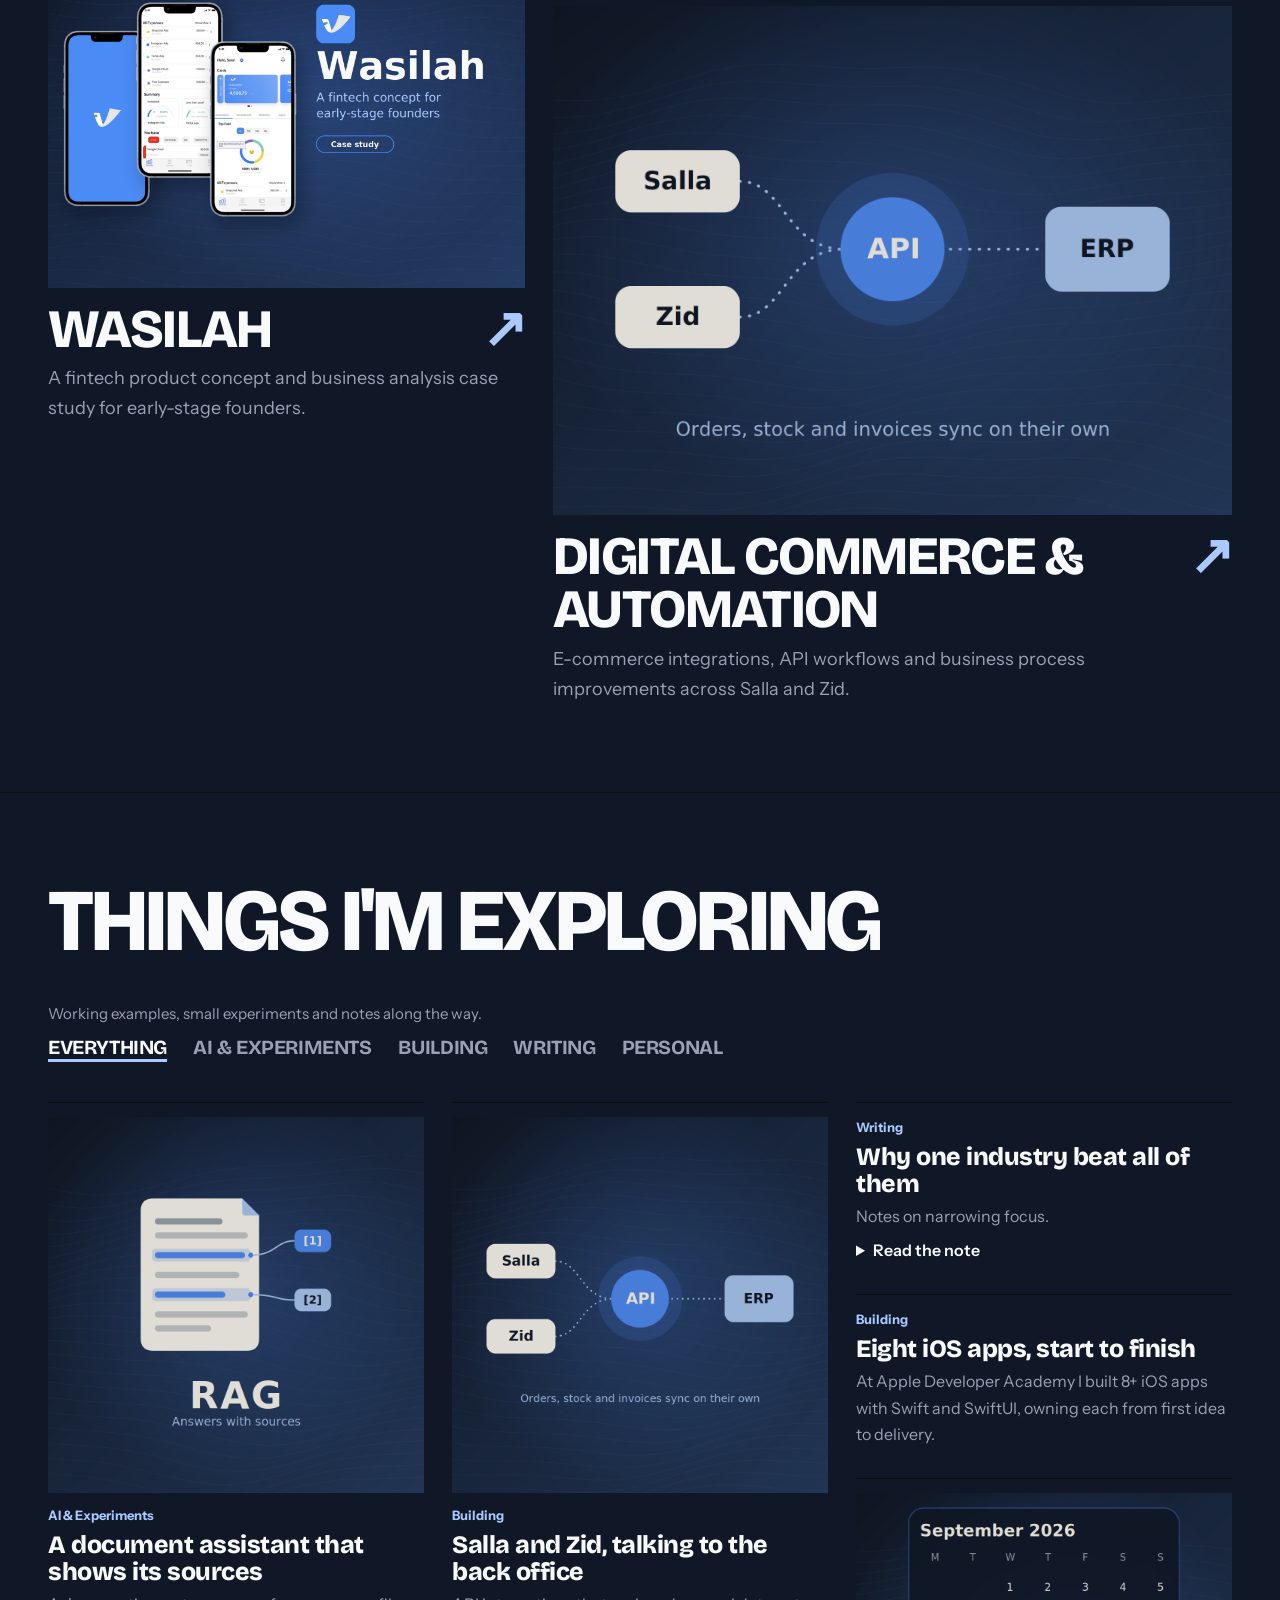
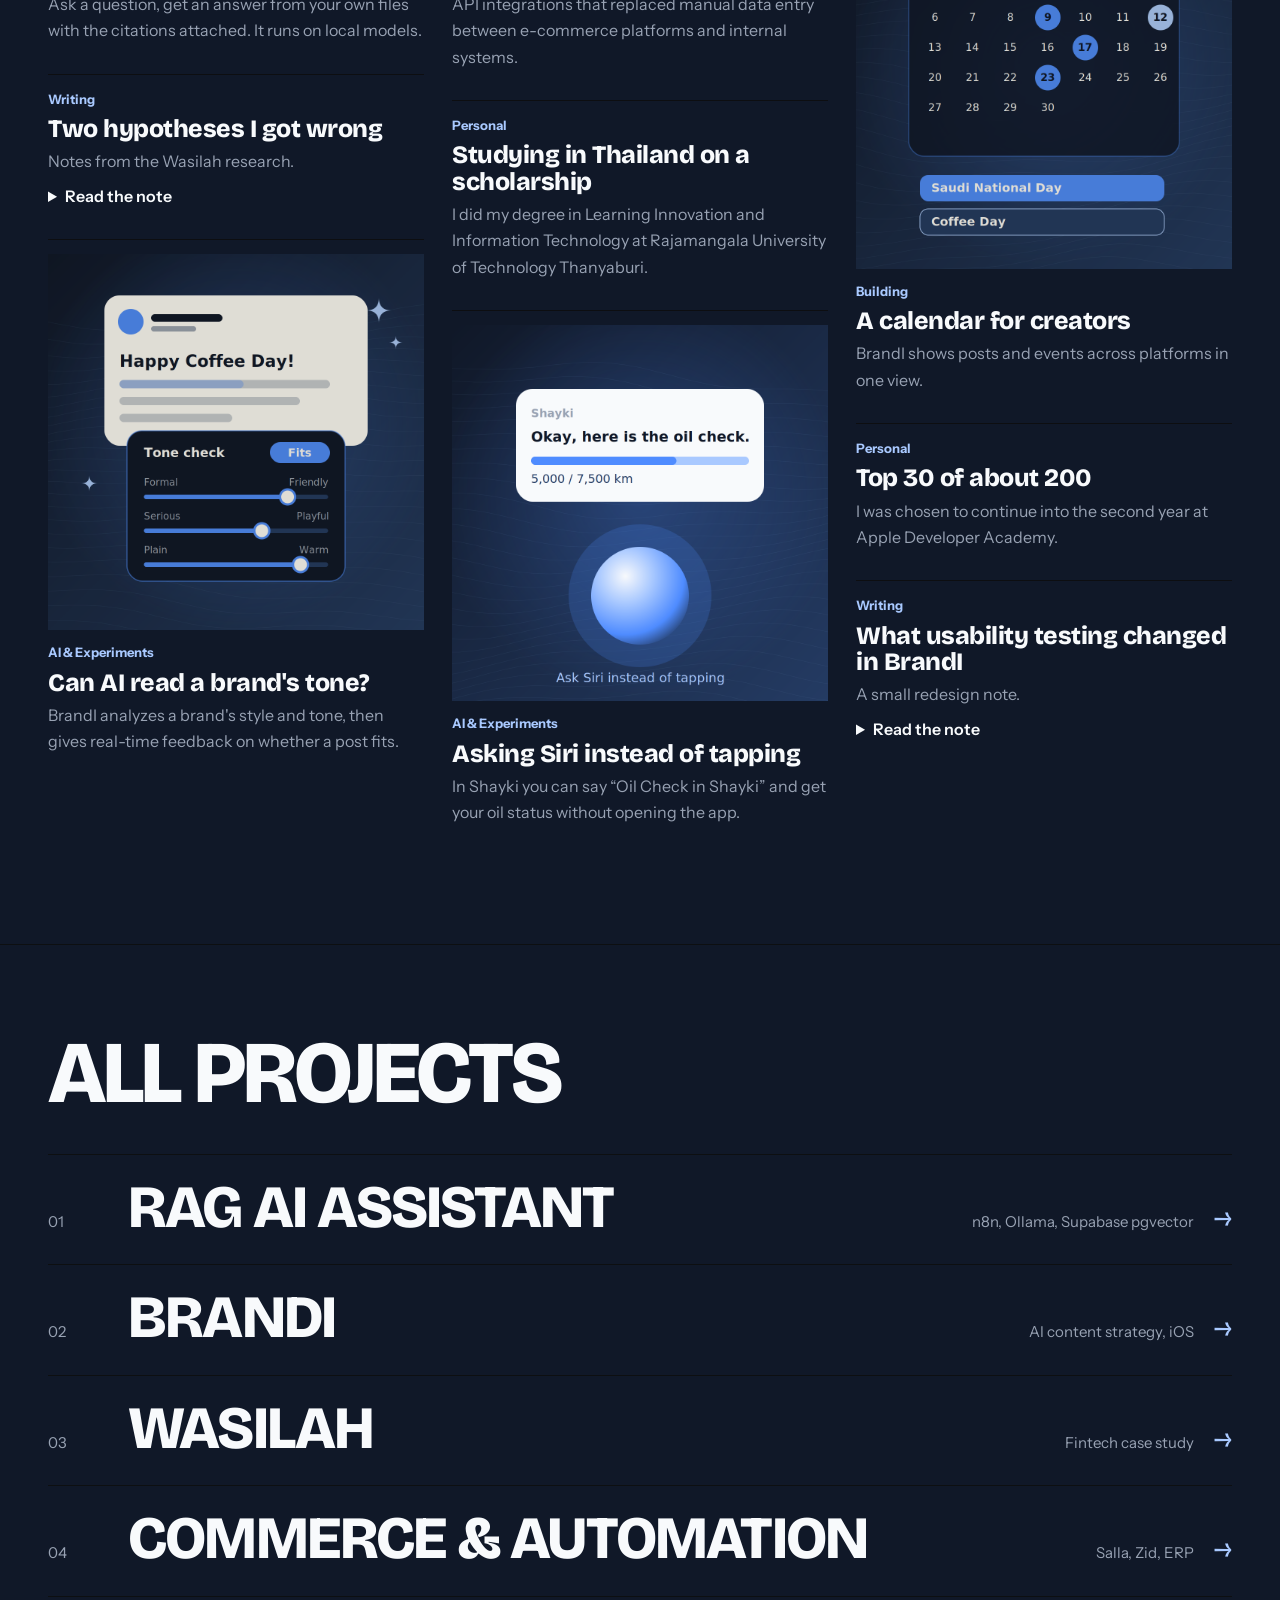
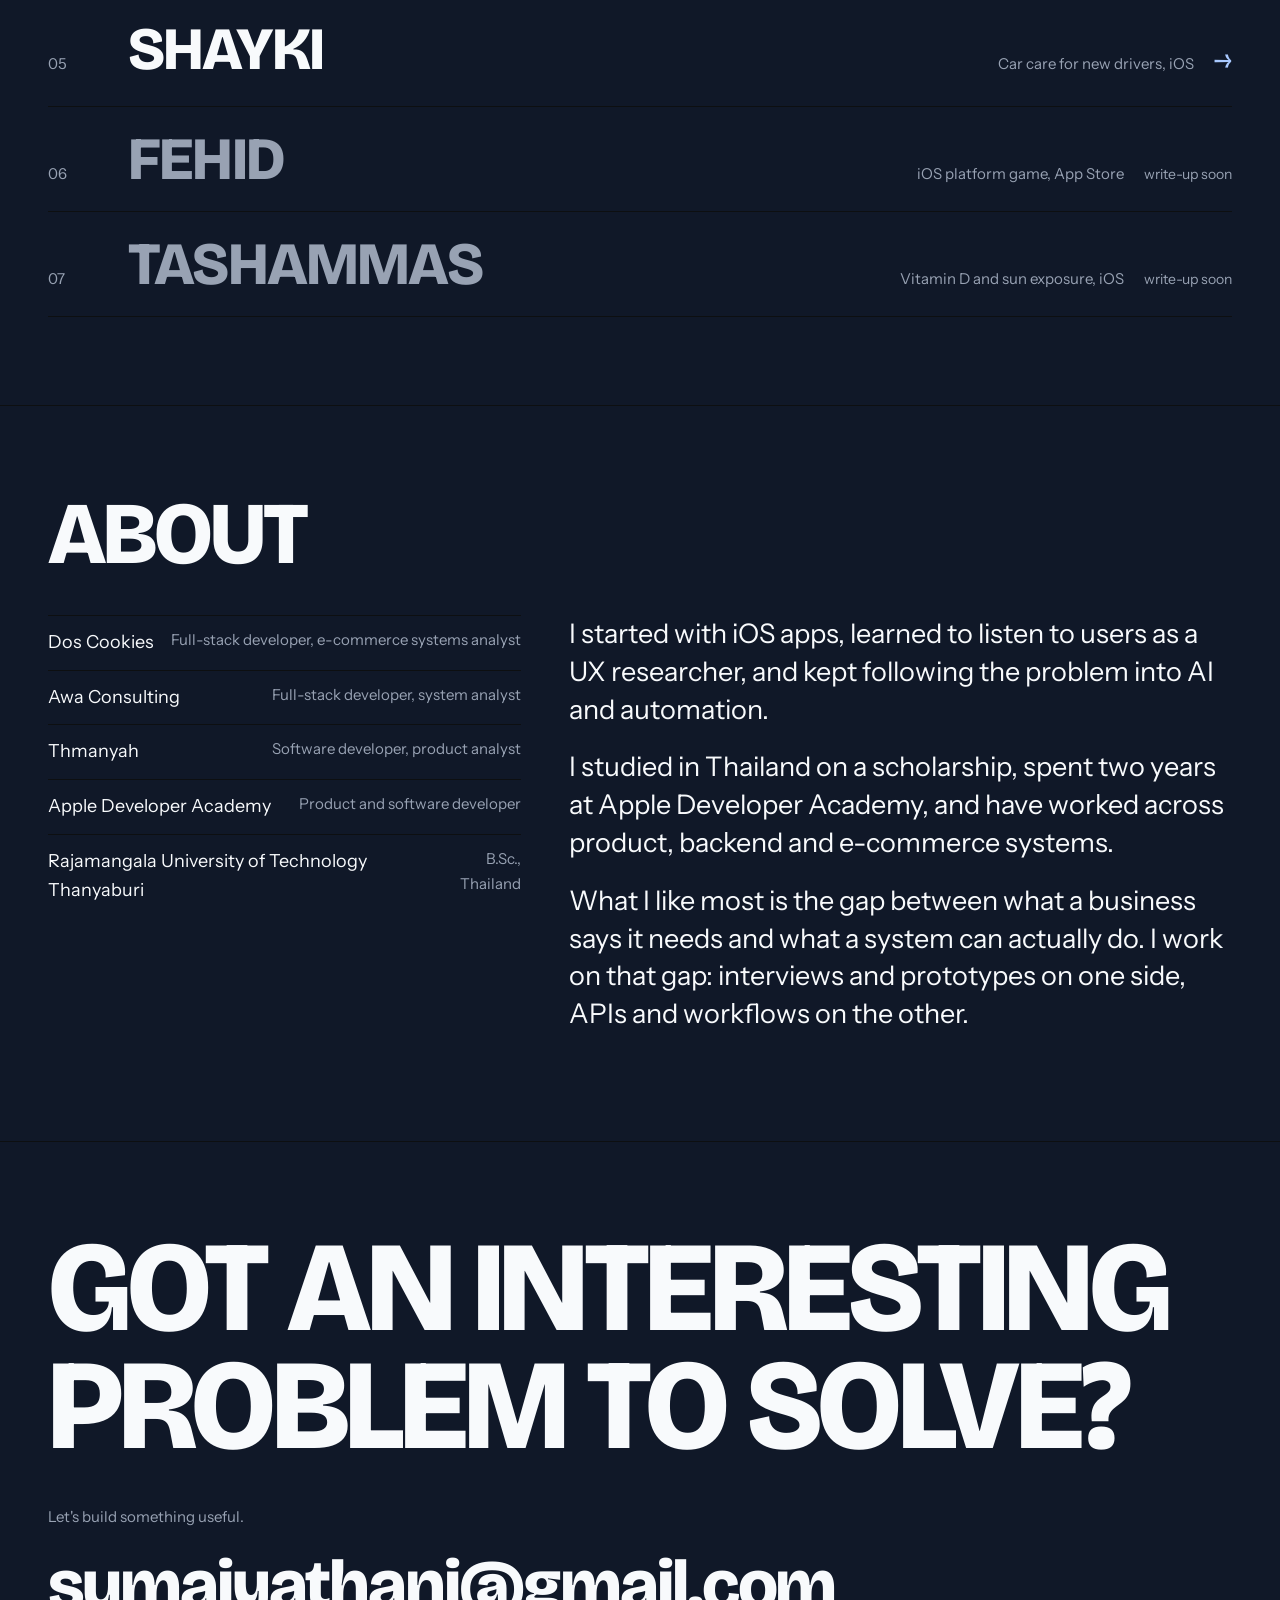
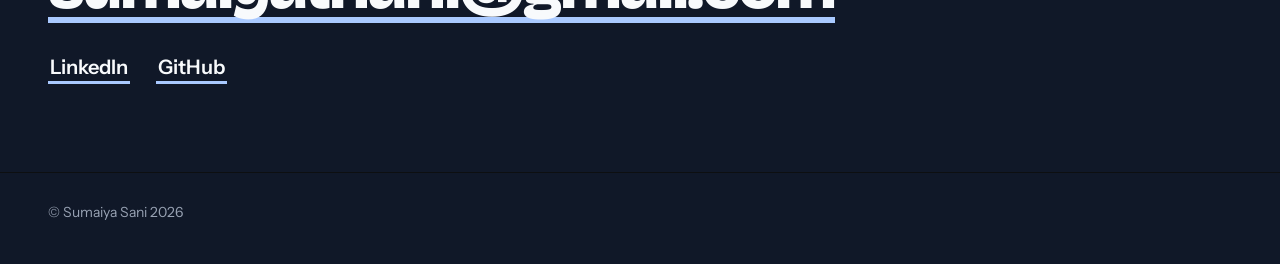
==== commit e5e57cbe: "Update_" ====
--- a/index.html
+++ b/index.html
@@ -4,10 +4,10 @@
 <meta charset="utf-8">
 <meta name="viewport" content="width=device-width, initial-scale=1">
 <script>try{if(localStorage.getItem('lang')==='ar'){document.documentElement.lang='ar';document.documentElement.dir='rtl'}}catch(e){}</script>
-<title data-ar="سمية ثاني | باحثة تجربة مستخدم، مهندسة برمجيات، وبانية منتجات ذكاء اصطناعي">Sumaiya Sani | UX researcher, software engineer, AI product builder</title>
-<meta name="description" content="I build digital products, connect systems, and explore what AI can make possible. UX researcher and software engineer based in Saudi Arabia.">
+<title data-ar="سمية ثاني | باحثة تجربة مستخدم، مهندسة برمجيات، وبانية منتجات ذكاء اصطناعي">Sumaiya Sani | software engineer, AI product builder</title>
+<meta name="description" content="I build digital products, connect systems, and explore what AI can make possible.  software engineer based in Saudi Arabia.">
 <meta property="og:type" content="website">
-<meta property="og:title" content="Sumaiya Sani | UX researcher, software engineer, AI product builder">
+<meta property="og:title" content="Sumaiya Sani | software engineer, AI product builder">
 <meta property="og:description" content="I build digital products, connect systems, and explore what AI can make possible.">
 <meta property="og:image" content="images/brandi-cover-16x9.png">
 <meta name="twitter:card" content="summary_large_image">
@@ -34,8 +34,9 @@
 <div class="wrap hero" id="top">
 <h1 class="d"><span data-split data-ar="أهلًا.">Hello.</span><span data-split data-ar="أنا سمية.">I'm Sumaiya.</span></h1>
 <div class="hg">
-<small class="rv" data-ar="باحثة تجربة مستخدم&lt;br&gt;مهندسة برمجيات&lt;br&gt;بانية منتجات ذكاء اصطناعي&lt;br&gt;المملكة العربية السعودية">UX researcher<br>Software engineer<br>AI product builder<br>Saudi Arabia</small>
-<p class="rv" style="--dl:.1s" data-ar="أبني &lt;a class=&quot;ph&quot; href=&quot;#work&quot;&gt;منتجات رقمية&lt;/a&gt;، وأربط &lt;a class=&quot;ph&quot; href=&quot;project-commerce.html&quot;&gt;الأنظمة&lt;/a&gt; ببعضها، وأستكشف &lt;a class=&quot;ph&quot; href=&quot;project-rag.html&quot;&gt;ما يمكن للذكاء الاصطناعي أن يصنعه&lt;/a&gt;. وأعمل أيضًا &lt;a class=&quot;ph&quot; href=&quot;project-wasilaah.html&quot;&gt;باحثة تجربة مستخدم&lt;/a&gt;، لذلك أتحدث مع الناس غالبًا قبل أن أبني أي شيء.">I build <a class="ph" href="#work">digital products</a>, <a class="ph" href="project-commerce.html">connect systems</a>, and explore <a class="ph" href="project-rag.html">what AI can make possible</a>. I'm also a <a class="ph" href="project-wasilaah.html">UX researcher</a>, so I usually talk to people before I build anything.</p>
+<small class="rv" data-ar=" محللة أعمال&lt;br&gt;مهندسة برمجيات&lt;br&gt;بانية منتجات ذكاء اصطناعي&lt;br&gt;المملكة العربية السعودية">Business Analyst
+<br>Software engineer<br>AI product builder<br>Saudi Arabia</small>
+<p class="rv" style="--dl:.1s" data-ar="أبني &lt;a class=&quot;ph&quot; href=&quot;#work&quot;&gt;منتجات رقمية&lt;/a&gt;، وأربط &lt;a class=&quot;ph&quot; href=&quot;project-commerce.html&quot;&gt;الأنظمة&lt;/a&gt; ببعضها، وأستكشف &lt;a class=&quot;ph&quot; href=&quot;project-rag.html&quot;&gt;ما يمكن للذكاء الاصطناعي أن يصنعه&lt;/a&gt;. وأعمل أيضًا &lt;a class=&quot;ph&quot; href=&quot;project-wasilaah.html&quot;&gt;باحثة تجربة مستخدم&lt;/a&gt;، لذلك أتحدث مع الناس غالبًا قبل أن أبني أي شيء.">I build <a class="ph" href="#work">digital products</a>, <a class="ph" href="project-commerce.html">connect systems</a>, and explore <a class="ph" href="project-rag.html">what AI can make possible</a>. I'm also a <a class="ph" href="project-wasilaah.html">Business Analyst</a>, I bridge business and technology, translating stakeholder needs and business challenges into clear requirements and practical digital solutions.</p>
 </div>
 </div>
 
